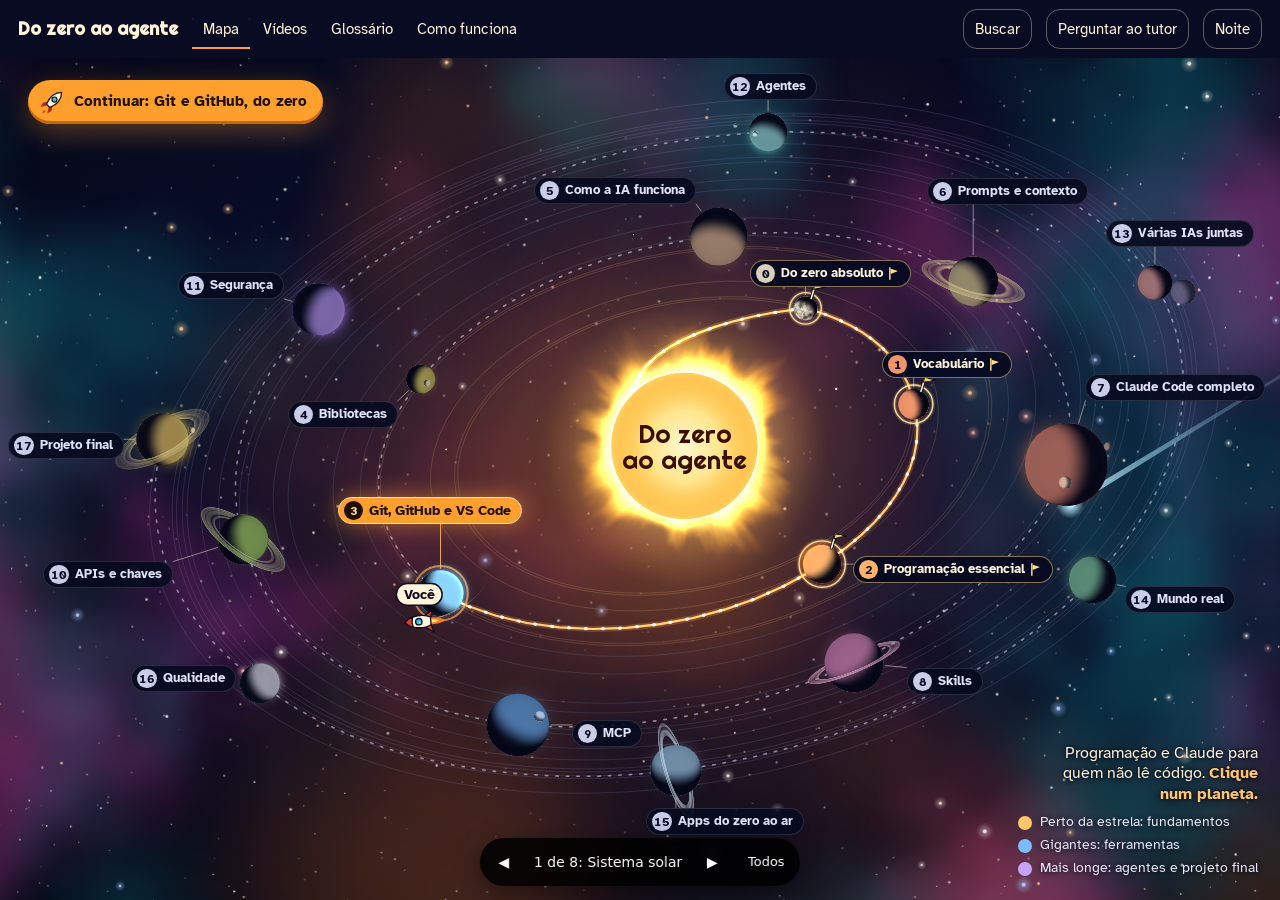
==== temas/1-sistema-solar.html @ 1b75525d "Vídeos com logos e fatos corrigidos, oito aparências e velocidade guardada Co-Authored-By: Claude Op" ====
<!doctype html>
<html lang="pt-BR">
<head>
<meta charset="utf-8">
<meta name="viewport" content="width=device-width, initial-scale=1, viewport-fit=cover">
<title>Do zero ao agente: sistema solar</title>
<meta name="theme-color" content="#050716">
<link rel="icon" href="data:,">
<link rel="preconnect" href="https://fonts.googleapis.com">
<link rel="preconnect" href="https://fonts.gstatic.com" crossorigin>
<link href="https://fonts.googleapis.com/css2?family=Atkinson+Hyperlegible:wght@400;700&family=Righteous&display=swap" rel="stylesheet">
<style>
:root {
  --k-topo-fundo:#080b22; --k-topo-texto:#fff3da; --k-acento:#ff9f2e; --k-acento-texto:#1f0f00;
  --k-painel-fundo:#0d1233; --k-painel-texto:#fff5e3; --k-linha:#ffffff26;
  --k-titulo:'Righteous','Trebuchet MS',system-ui,sans-serif; --k-texto:'Atkinson Hyperlegible','Trebuchet MS',system-ui,sans-serif; --k-raio:14px;
  --k-leitura-fundo:#fbf7ee; --k-leitura-texto:#1d1b33; --k-leitura-caixa:#f1e9d9;
  --k-leitura-fundo-noite:#0e1130; --k-leitura-texto-noite:#eff0fb; --k-leitura-caixa-noite:#1c2148;
  --espaco:#050716; --creme:#fff3da; --cor-foco:#ff9f2e;
}
html, body { margin:0; background:var(--espaco); color:var(--creme); font-family:var(--k-texto); -webkit-text-size-adjust:100%; }
button { font-family:inherit; }
.k-veu { background:linear-gradient(90deg, transparent 38%, #02041299); }
.k-painel { box-shadow:-30px 0 80px #000a; border-left:3px solid var(--cor-foco); }
.k-aulas { overscroll-behavior:contain; }
.k-aula :focus-visible { outline-color:#b3480a; }
html[data-leitura="noite"] .k-aula :focus-visible { outline-color:#ff9f2e; }
.k-termo { border-bottom-color:#c9590c; }
html[data-leitura="noite"] .k-termo { border-bottom-color:#ff9f2e; }

/* Céu: três camadas de estrelas, movidas por transform */
.ceu { position:fixed; inset:0; z-index:0; overflow:hidden; background:radial-gradient(120% 90% at 55% 45%, #0d1136, #050716 70%); }
.ceu canvas { position:absolute; left:0; top:0; will-change:transform; }

/* Modo sistema (PC) */
html.sistema, html.sistema body { height:100%; overflow:hidden; }
#palco { position:fixed; inset:0; z-index:1; width:100%; height:100%; pointer-events:none; }
#astros { position:fixed; inset:0; z-index:2; pointer-events:none; list-style:none; margin:0; padding:0; overflow:hidden; }
#astros li { display:contents; }
.alvo { position:absolute; left:0; top:0; padding:0; border:0; border-radius:50%; background:transparent; cursor:pointer; pointer-events:auto; }
.rotulo { position:absolute; left:0; top:0; display:flex; align-items:center; gap:7px; height:30px; padding:0 12px 0 5px; box-sizing:border-box; border-radius:15px; background:#070a20f0; border:1px solid #ffffff38; color:#fff3da; font:700 14px/1 var(--k-texto); white-space:nowrap; cursor:pointer; pointer-events:auto; user-select:none; opacity:0; transition:opacity .45s, background-color .18s, color .18s, box-shadow .18s; }
.rotulo::after { content:""; position:absolute; inset:-7px 0; }
.rotulo .num { display:grid; place-items:center; min-width:21px; height:21px; padding:0 2px; box-sizing:border-box; border-radius:11px; background:var(--cor); color:#080b22; font-size:12.5px; font-variant-numeric:tabular-nums; }
.rotulo svg { width:13px; height:13px; flex:none; margin-left:-2px; color:#ffe08a; }
.visivel .rotulo { opacity:1; }
.rotulo.futuro { color:#dfe2f6; background:#070a20e6; border-color:#ffffff22; }
.rotulo.futuro .num { background:#c9cde8; }
.rotulo.feito { border-color:#ffe08a80; }
.rotulo.atual { background:var(--k-acento); color:var(--k-acento-texto); border-color:#ffe0ad; font-size:15px; box-shadow:0 0 22px #ff9f2e88; }
.rotulo.atual .num { background:#1f0f00; color:#ffd9a0; }
.rotulo.quente { background:#fff3da; color:#14102c; border-color:#fff; box-shadow:0 0 26px #fff3da99; }
.rotulo.quente .num { background:#14102c; color:#fff3da; }
.rotulo.quente svg { color:#a8660a; }
html.compacto .rotulo { font-size:13px; height:27px; padding-right:10px; gap:6px; }
html.compacto .rotulo::after { inset:-9px 0; }
html.compacto .rotulo.atual { font-size:13.5px; }
html.compacto .rotulo .num { min-width:19px; height:19px; font-size:12px; }
html.compacto .chamada { width:auto; }
html.compacto .chamada p { position:fixed; right:22px; bottom:96px; width:230px; margin:0; font-size:16px; line-height:1.28; text-align:right; }
html.compacto .continuar { font-size:15px; min-height:44px; padding:4px 16px 4px 10px; }
.sumir .rotulo, .sumir .alvo { visibility:hidden; }

.titulo { position:fixed; left:0; top:0; z-index:3; margin:0; width:170px; text-align:center; color:#3a0f00; font:400 30px/1.02 var(--k-titulo); pointer-events:none; opacity:0; transition:opacity .4s; text-shadow:0 1px 0 #ffe9a866; }
.titulo.ver { opacity:1; }

.chamada { position:fixed; z-index:4; left:28px; top:calc(var(--k-topo-h) + 22px); width:328px; }
.chamada p { margin:0 0 13px; font-size:18.5px; line-height:1.32; text-shadow:0 1px 10px #050716, 0 0 3px #050716; }
.chamada p b { color:#ffc56b; font-weight:700; }
.continuar { display:inline-flex; align-items:center; gap:9px; min-height:48px; padding:6px 18px 6px 12px; border:0; border-radius:26px; background:var(--k-acento); color:var(--k-acento-texto); font:700 16px/1.18 var(--k-texto); text-align:left; white-space:nowrap; cursor:pointer; box-shadow:0 8px 28px #ff9f2e55, inset 0 -3px 0 #c8680e; transition:transform .15s, box-shadow .15s; }
.continuar:hover { transform:translateY(-2px); box-shadow:0 12px 34px #ff9f2e88, inset 0 -3px 0 #c8680e; }
.continuar svg { width:27px; height:27px; flex:none; }
.continuar:hover svg { animation:sacode .5s ease-in-out infinite; }
@keyframes sacode { 50% { transform:translateY(-2px) rotate(4deg); } }
.chave { position:fixed; z-index:4; right:22px; bottom:20px; margin:0; padding:0; list-style:none; font-size:14px; line-height:1.2; color:#e9e7f7; text-shadow:0 1px 6px #050716; }
.chave li { display:flex; align-items:center; gap:8px; min-height:23px; }
.chave i { display:block; width:14px; height:14px; flex:none; border-radius:50%; }

/* Modo viagem (celular) */
.viagem { position:relative; z-index:1; padding-top:var(--k-topo-h); padding-bottom:104px; overflow:hidden; overflow:clip; }
html.foco { overflow:hidden; }
html.foco .viagem { padding-bottom:80vh; }
.heroi { position:relative; text-align:center; padding:0 18px; }
.heroi canvas { pointer-events:none; }
.heroi .titulo { position:absolute; left:50%; top:0; opacity:1; transition:none; }
.heroi .continuar { margin-bottom:6px; white-space:normal; max-width:100%; box-sizing:border-box; }
html.foco .parada:not(.mira) canvas { opacity:.22; }
html.em-voo .chamada, html.em-voo .chave { opacity:0; pointer-events:none; }
.chamada, .chave { transition:opacity .3s; }
.heroi p { margin:0 auto 14px; max-width:340px; font-size:19px; line-height:1.32; text-shadow:0 1px 10px #050716; position:relative; }
.heroi p b { color:#ffc56b; }
.heroi .continuar { position:relative; font-size:16.5px; }
.trilha { position:absolute; left:0; top:0; pointer-events:none; }
.faixa { position:absolute; left:0; right:0; margin:0; text-align:center; color:#ffc56b; font:400 21px/1.2 var(--k-titulo); text-shadow:0 0 12px #050716, 0 1px 3px #050716; }
.paradas { list-style:none; margin:0; padding:0; }
.parada { position:absolute; left:0; width:100%; }
.parada canvas { position:absolute; pointer-events:none; transition:transform .7s cubic-bezier(.3,.8,.25,1), opacity .4s; }
.parada button { position:absolute; inset:0; width:100%; padding:0; border:0; background:transparent; color:var(--creme); cursor:pointer; -webkit-tap-highlight-color:transparent; }
.parada button:focus-visible { outline-offset:-4px; border-radius:18px; }
.parada .nome { position:absolute; top:50%; transform:translateY(-50%); display:block; text-align:left; transition:opacity .3s; }
.parada.dir .nome { text-align:right; }
.parada .nome b { display:block; font:400 clamp(20px,5.9vw,30px)/1.1 var(--k-titulo); text-shadow:0 2px 8px #050716, 0 0 3px #050716; }
.parada .nome small { display:block; margin-bottom:5px; font-size:14.5px; line-height:1.2; color:#d6d9f2; text-shadow:0 1px 6px #050716; }
.parada .selo { display:inline-block; margin-top:7px; padding:4px 10px; border-radius:13px; white-space:nowrap; font-size:14px; font-weight:700; line-height:1.15; }
.selo.feito { background:#ffe08a; color:#2b1a00; }
.selo.atual { background:var(--k-acento); color:var(--k-acento-texto); box-shadow:0 0 18px #ff9f2e88; }
.parada.futuro .nome b { color:#e6e7f6; }
html.foco .parada .nome { opacity:0; }
.parada.mira { z-index:3; }
.parada.mira canvas { transform:scale(var(--esc,1.2)); }

@media (max-width:980px) {
  .k-veu { background:linear-gradient(180deg, transparent 26%, #02041299); }
  .k-painel { height:69%; border-left:0; border-top:3px solid var(--cor-foco); box-shadow:0 -30px 80px #000a; }
}
@media (prefers-reduced-motion: reduce) {
  .rotulo, .titulo, .parada canvas, .parada .nome, .continuar { transition:none; }
  .continuar:hover svg { animation:none; }
  .continuar:hover { transform:none; }
}
</style>
</head>
<body>
<main id="mapa"></main>
<script src="dados.js"></script><script src="kit.js"></script>
<script>
Kit.iniciar({ id: '1-sistema-solar' });
(function () {
'use strict';
const calmo = matchMedia('(prefers-reduced-motion: reduce)').matches;
const mapa = document.getElementById('mapa');
const TAU = Math.PI * 2, rad = g => g * Math.PI / 180;
const lim = (v, a = 0, b = 1) => v < a ? a : v > b ? b : v;
const suave = (a, b, v) => { const t = lim((v - a) / (b - a)); return t * t * (3 - 2 * t); };
const NOMES = window.CURSO;
/* Ruído e cores */
function semente(s) { return () => { s |= 0; s = s + 0x6D2B79F5 | 0; let t = Math.imul(s ^ s >>> 15, 1 | s); t = t + Math.imul(t ^ t >>> 7, 61 | t) ^ t; return ((t ^ t >>> 14) >>> 0) / 4294967296; }; }
const PERM = new Uint8Array(512), VAL = new Float32Array(256);
{ const r = semente(1977), p = Array.from({ length: 256 }, (_, i) => i);
  for (let i = 255; i > 0; i--) { const j = r() * (i + 1) | 0, x = p[i]; p[i] = p[j]; p[j] = x; }
  for (let i = 0; i < 512; i++) PERM[i] = p[i & 255];
  for (let i = 0; i < 256; i++) VAL[i] = r(); }
function vn(x, y, z) {
  const xi = Math.floor(x), yi = Math.floor(y), zi = Math.floor(z);
  const f = x - xi, g = y - yi, h = z - zi, u = f * f * (3 - 2 * f), v = g * g * (3 - 2 * g), w = h * h * (3 - 2 * h);
  const X = xi & 255, Y = yi & 255, Z = zi & 255, A = PERM[X] + Y, B = PERM[X + 1] + Y;
  const a = PERM[A] + Z, b = PERM[A + 1] + Z, c = PERM[B] + Z, d = PERM[B + 1] + Z;
  const l1 = VAL[PERM[a]] + u * (VAL[PERM[c]] - VAL[PERM[a]]), l2 = VAL[PERM[b]] + u * (VAL[PERM[d]] - VAL[PERM[b]]);
  const l3 = VAL[PERM[a + 1]] + u * (VAL[PERM[c + 1]] - VAL[PERM[a + 1]]), l4 = VAL[PERM[b + 1]] + u * (VAL[PERM[d + 1]] - VAL[PERM[b + 1]]);
  const m1 = l1 + v * (l2 - l1), m2 = l3 + v * (l4 - l3);
  return m1 + w * (m2 - m1);
}
let oitavaExtra = 0;
function fbm(x, y, z, o) { let s = 0, a = .5, t = 0; o += oitavaExtra; for (let i = 0; i < o; i++) { s += a * vn(x, y, z); t += a; a *= .5; x = x * 2.03 + 11; y = y * 2.03 + 7; z = z * 2.03 + 3; } return s / t; }
const hex = h => [parseInt(h.slice(1, 3), 16), parseInt(h.slice(3, 5), 16), parseInt(h.slice(5, 7), 16)];
function rampa(cores) { // 256 cores interpoladas, para consulta rápida
  const c = cores.map(hex), n = c.length - 1, o = new Float32Array(768);
  for (let i = 0; i < 256; i++) { const t = i / 255 * n, k = Math.min(n - 1, t | 0), f = t - k; for (let j = 0; j < 3; j++) o[i * 3 + j] = c[k][j] + (c[k + 1][j] - c[k][j]) * f; }
  return o;
}
const lerRampa = (r, t, s) => { const i = lim(t) * 255 | 0; s[0] = r[i * 3]; s[1] = r[i * 3 + 1]; s[2] = r[i * 3 + 2]; };
const misturar = (s, c, a) => { s[0] += (c[0] - s[0]) * a; s[1] += (c[1] - s[1]) * a; s[2] += (c[2] - s[2]) * a; };

/* Superfícies: cada função recebe um ponto da esfera e devolve a cor em s */
function fCrateras(qtd, sem, rmin, rmax) {
  const r = semente(sem), l = [];
  for (let i = 0; i < qtd; i++) { const z = r() * 2 - 1, a = r() * TAU, q = Math.sqrt(1 - z * z); l.push([q * Math.cos(a), z, q * Math.sin(a), rmin + (rmax - rmin) * r() * r()]); }
  return (x, y, z) => { let v = 0; for (let i = 0; i < l.length; i++) { const c = l[i], dx = x - c[0], dy = y - c[1], dz = z - c[2]; const d2 = dx * dx + dy * dy + dz * dz, r2 = c[3] * c[3] * 1.7; if (d2 < r2) { const d = Math.sqrt(d2) / c[3]; v += d < 1 ? -.3 * (1 - d * d) - .05 : .24 * (1 - (d - 1) / .3); } } return v; };
}
function rocha(cores, o) {
  const r = rampa(cores), cr = o.cr ? fCrateras(o.cr, o.sem, o.rm || .07, o.rx || .3) : null, gelo = o.polar ? hex(o.polarCor || '#f4f2ee') : null, e = o.e || 2.6;
  return (x, y, z, s) => {
    let t = (fbm(x * e + 3, y * e + 3, z * e + 3, 4) - .3) * 2.5 + (fbm(x * 9, y * 9, z * 9, 2) - .5) * .35;
    if (cr) t += cr(x, y, z);
    lerRampa(r, t, s);
    if (gelo) { const a = suave(o.polar, o.polar + .1, Math.abs(y) + (vn(x * 7, y * 7, z * 7) - .5) * .12); if (a > 0) misturar(s, gelo, a); }
  };
}
function lava(cores, brasa) {
  const r = rampa(cores), b = rampa(brasa);
  return (x, y, z, s) => {
    const n = fbm(x * 2.4 + 5, y * 2.4, z * 2.4, 4), q = 1 - Math.abs(fbm(x * 3 + 1, y * 3 + 8, z * 3 + 4, 4) * 2 - 1);
    lerRampa(r, (n - .3) * 2.2, s);
    const f = suave(.8, .97, q);
    if (f > 0) { const c = [0, 0, 0]; lerRampa(b, f, c); misturar(s, c, Math.min(1, f * 1.5)); }
  };
}
function terra(o) {
  const mar = rampa(o.mar), solo = rampa(o.solo), nuv = hex(o.nuvem || '#ffffff'), pol = hex('#f1f6fa'), nv = o.nivel || .5, nn = o.nuvens == null ? .53 : o.nuvens, e = o.e || 2.1;
  return (x, y, z, s) => {
    const h = fbm(x * e + 2, y * e + 9, z * e + 4, 5);
    lerRampa(mar, Math.min(1, h / nv), s);
    const cost = suave(nv - .006, nv + .006, h);
    if (cost > 0) { const q = [0, 0, 0]; lerRampa(solo, Math.max(0, h - nv) / (1 - nv) * 2.15, q); misturar(s, q, cost); }
    const p = suave(.76, .86, Math.abs(y) + (h - .5) * .35); if (p > 0) misturar(s, pol, p);
    const q = fbm(x * 3 + 20 + y, y * 6.5, z * 3 + 20 - y, 4), c = suave(nn, nn + .16, q);
    if (c > 0) misturar(s, nuv, c * .92);
  };
}
function gas(cores, o) {
  const r = rampa(cores), mc = o.mancha ? hex(o.mancha[3]) : null, faixas = o.faixas || 4, tb = o.turb || .22;
  return (x, y, z, s) => {
    const w = y + (fbm(x * 2.2 + 4, y * 5 + 4, z * 2.2 + 4, 4) - .5) * tb;
    let t = .5 + .34 * Math.sin(w * faixas * Math.PI) + .16 * Math.sin(w * faixas * 2.7 * Math.PI + 1.3);
    t += (fbm(x * 3 + 7, y * 26, z * 3 + 7, 3) - .5) * (o.fios || .38);
    lerRampa(r, t, s);
    if (mc) {
      const m = o.mancha, lon = Math.atan2(x, z), dl = Math.atan2(Math.sin(lon - m[0]), Math.cos(lon - m[0])), d = Math.hypot(dl / m[2], (y - m[1]) / (m[2] * .62));
      if (d < 1.5) {
        const g = .5 + .5 * Math.sin(d * 11 + Math.atan2(y - m[1], dl) * 2);
        misturar(s, mc, (1 - suave(.7, 1.05, d)) * .92 + (1 - suave(1, 1.5, d)) * g * .12);
      }
    }
  };
}
function gelo(cores, o = {}) {
  const r = rampa(cores), fenda = hex(o.fenda || '#5d86a8');
  return (x, y, z, s) => {
    const n = fbm(x * 2.2 + 8, y * 3 + 1, z * 2.2 + 3, 4), q = 1 - Math.abs(fbm(x * 4.2 + 2, y * 4.2 + 6, z * 4.2 + 1, 3) * 2 - 1);
    lerRampa(r, (n - .28) * 2.3 + (o.lat || 0) * Math.abs(y), s);
    const f = suave(.9, .985, q); if (f > 0) misturar(s, fenda, f * (o.forca || .75));
  };
}

/* Os 18 planetas. r: raio no PC. rm: raio no celular. i: inclinação do eixo. g: segundos por volta. */
const PLANETAS = [
  { cor: '#d9cfbd', r: 15, rm: 66, g: 46, i: -.2, f: rocha(['#3f3a35', '#6f675d', '#a39887', '#d6ccb9', '#efe7d6'], { cr: 26, sem: 11, rx: .26 }) },
  { cor: '#f0946a', r: 17, rm: 70, g: 38, i: .35, f: rocha(['#4d1d12', '#8d3a1d', '#c75c2c', '#e8894f', '#f4b98a'], { cr: 9, sem: 5, polar: .8, e: 2.1 }) },
  { cor: '#ffb36b', r: 19, rm: 74, g: 34, i: -.1, atm: ['#ff6a1f', .85], f: lava(['#1b0d0d', '#33161a', '#4b2422', '#5d3029'], ['#ff5a0d', '#ffa51f', '#fff0a0']) },
  { cor: '#8fd6ff', r: 24, rm: 84, g: 30, i: .41, atm: ['#6fc3ff', .9], f: terra({ mar: ['#071f55', '#0d4b92', '#1b7cc2'], solo: ['#3c8a3f', '#6da341', '#b39a5b', '#8f7a5d', '#f4f2ea'], nivel: .52 }) },
  { cor: '#f0dc62', r: 18, rm: 70, g: 41, i: -.3, luas: [{ r: .24, d: 1.8, g: 13, cor: '#bfb7a6', f: .22 }], f: rocha(['#5a4210', '#a07c15', '#d8b02a', '#f1d95c', '#f9f0b0'], { cr: 16, sem: 21, rm: .05, rx: .17, e: 3.1 }) },
  { cor: '#f4c79a', r: 38, rm: 100, g: 24, i: .05, f: gas(['#7d4426', '#b9743f', '#e3b27c', '#f3deb8', '#c98450', '#8e5230'], { faixas: 4.5, turb: .3, mancha: [.7, -.38, .3, '#c0401c'] }) },
  { cor: '#f1dc9c', r: 30, rm: 54, g: 26, i: .28, anel: { a: 1.32, b: 2.2, cor: '#ecd8a0', achat: .3, sem: 3 }, f: gas(['#a7843f', '#d6b56a', '#efdc9f', '#f7eecb', '#c7a356'], { faixas: 5, turb: .14, fios: .2 }) },
  { cor: '#ff9a7a', r: 44, rm: 88, g: 22, i: -.14, atm: ['#ff8a5c', .7], luas: [{ r: .15, d: 1.52, g: 11, cor: '#f6dcc4', f: .28 }, { r: .1, d: 1.8, g: 19, cor: '#c8a690', f: -.2 }], f: gas(['#7c2c17', '#c4532d', '#e8784b', '#f7a77c', '#d9633a', '#9b3a1f'], { faixas: 3.6, turb: .4, mancha: [-.6, .32, .24, '#ffe0c0'] }) },
  { cor: '#ff9ccf', r: 29, rm: 64, g: 27, i: -.4, anel: { a: 1.3, b: 1.72, cor: '#ffc5e4', achat: .2, sem: 9 }, f: gas(['#6a1a56', '#a42a7c', '#e04d9c', '#f78cbf', '#fbcbe0'], { faixas: 6, turb: .24 }) },
  { cor: '#79bdff', r: 31, rm: 84, g: 25, i: .18, luas: [{ r: .17, d: 1.72, g: 15, cor: '#dfe9ff', f: -.25 }], f: gas(['#0d1f7a', '#1a3db8', '#2f6fe0', '#62a7f7', '#cfe6ff'], { faixas: 2.6, turb: .55, fios: .55, mancha: [1.8, .3, .16, '#f4f9ff'] }) },
  { cor: '#b6e36b', r: 28, rm: 60, g: 28, i: .62, anel: { a: 1.35, b: 2.05, cor: '#d9f3a6', achat: .34, sem: 14 }, f: gas(['#2d5a1e', '#4f8c28', '#86bb3c', '#bfe06a', '#ecf7b8'], { faixas: 7, turb: .18 }) },
  { cor: '#c4a4ff', r: 33, rm: 94, g: 26, i: -.22, atm: ['#a678ff', 1.25], f: gas(['#1f0f57', '#3a1f8e', '#5f3fc4', '#8d6ee6', '#d2c1ff'], { faixas: 3.2, turb: .36, fios: .3 }) },
  { cor: '#a5f2ee', r: 25, rm: 76, g: 31, i: .3, atm: ['#68f5d8', 1.05], luas: [{ r: .14, d: 1.55, g: 9, cor: '#e8fffb', f: .2 }, { r: .11, d: 1.85, g: 14, cor: '#bfeee6', f: -.3, fase: 2.2 }, { r: .09, d: 2.1, g: 21, cor: '#9ad8d0', f: .1, fase: 4.1 }], f: gelo(['#1d5e72', '#3fa3ac', '#8ae0dc', '#def9f4'], { fenda: '#16505f' }) },
  { cor: '#ffb2a8', r: 20, rm: 54, g: 33, i: .12, par: { r: .72, d: 2.3, g: 24, f: .22 }, f: rocha(['#3c1730', '#7e2b48', '#c4525b', '#ef8d7c', '#fbd0b5'], { cr: 7, sem: 31, e: 2.3 }) },
  { cor: '#8ee0b0', r: 24, rm: 84, g: 30, i: -.35, atm: ['#b6ffd6', .55], f: terra({ mar: ['#093a44', '#0f6463', '#1e9389'], solo: ['#2a6e3f', '#5e8e3a', '#9f8d4c', '#6d5a48', '#e7e3d6'], nivel: .46, nuvens: .57, e: 2.7 }) },
  { cor: '#b5e4ff', r: 25, rm: 62, g: 29, i: 1.28, anel: { a: 1.4, b: 1.95, cor: '#d6efff', achat: .24, sem: 18 }, f: gas(['#6ba7c4', '#93cbdd', '#c1e6ee', '#ecf9fa'], { faixas: 2, turb: .1, fios: .1 }) },
  { cor: '#f4f3ff', r: 21, rm: 74, g: 36, i: .2, atm: ['#ffffff', .95], f: gelo(['#8a8cc0', '#c0c3e6', '#ebecfa', '#ffffff'], { fenda: '#7d7fc0', forca: .55, lat: .22 }) },
  { cor: '#ffd76b', r: 31, rm: 58, g: 25, i: -.5, atm: ['#ffc53d', 1.4], anel: { a: 1.36, b: 2.05, cor: '#ffe9a6', achat: .36, sem: 25 }, luas: [{ r: .12, d: 2.34, g: 17, cor: '#fff3c4', f: .12 }], f: gas(['#8a4f0a', '#d08a18', '#f5bd33', '#ffdf75', '#fff5c4'], { faixas: 3, turb: .34, fios: .26 }) }
];
PLANETAS.forEach((p, n) => { p.n = n; p.nome = NOMES[n].t; p.est = Kit.estado(n); });
const COMPANHEIRO = { n: 'par', g: 40, i: .1, f: gelo(['#2c1f5c', '#5a4c9e', '#a79ad6', '#ece8ff'], { fenda: '#231a50' }) };
PLANETAS[13].par.p = COMPANHEIRO;
const ESTRELA = { n: 'sol', g: 70, i: .12, f: (x, y, z, s) => { const q = fbm(x * 3.2, y * 3.2 + 40, z * 3.2, 4), g = fbm(x * 11, y * 11, z * 11, 2); const t = lim((q - .3) * 1.5 + (g - .5) * .4); s[0] = 255; s[1] = 150 + 90 * t; s[2] = 30 + 90 * t; } };
const CORPOS = PLANETAS.concat(COMPANHEIRO, ESTRELA);
/* Texturas geradas aos poucos, para nunca travar a tela */
const fila = [], cSaida = [0, 0, 0];
function pedirTextura(p, tw, urgente) {
  if ((p.pedido || 0) >= tw) return;
  p.pedido = tw;
  const th = tw / 2, t = { p, tw, th, y: 0, d: new Uint32Array(tw * th) };
  if (urgente) fila.unshift(t); else fila.push(t);
}
function processarFila(ms) {
  const fim = performance.now() + ms;
  while (fila.length && performance.now() < fim) {
    const t = fila[0]; oitavaExtra = t.tw >= 1024 ? 2 : t.tw >= 512 ? 1 : 0;
    const lat = ((t.y + .5) / t.th - .5) * Math.PI, sl = Math.sin(lat), cl = Math.cos(lat), o = t.y * t.tw;
    for (let x = 0; x < t.tw; x++) {
      const lon = (x + .5) / t.tw * TAU - Math.PI;
      t.p.f(cl * Math.sin(lon), sl, cl * Math.cos(lon), cSaida);
      t.d[o + x] = 0xff000000 | (lim(cSaida[2], 0, 255) << 16) | (lim(cSaida[1], 0, 255) << 8) | lim(cSaida[0], 0, 255);
    }
    oitavaExtra = 0;
    if (++t.y >= t.th) { t.p[t.tw >= 1024 ? 'texHi' : 'tex'] = { d: t.d, tw: t.tw }; t.p.ultimo = -1; fila.shift(); }
  }
}

/* Esfera de verdade: cada pixel do disco aponta para um ponto da textura */
const CACHE_ESF = new Map();
function esfera(D, tw) {
  const k = D + '_' + tw;
  if (CACHE_ESF.has(k)) return CACHE_ESF.get(k);
  const R = D / 2, th = tw / 2, max = D * D, idx = new Int32Array(max), ro = new Int32Array(max), lu = new Uint16Array(max), al = new Uint8Array(max);
  let n = 0;
  const m = tw - 1;
  for (let y = 0; y < D; y++) for (let x = 0; x < D; x++) {
    const nx = (x + .5 - R) / R, ny = (y + .5 - R) / R, q = Math.hypot(nx, ny);
    const a = lim((1 - q) * R + .5);
    if (a <= 0) continue;
    const nz = Math.sqrt(Math.max(0, 1 - q * q)), lon = Math.atan2(nx, nz), lat = Math.asin(lim(ny, -1, 1));
    idx[n] = y * D + x;
    ro[n] = Math.min(th - 1, (lat / Math.PI + .5) * th | 0) * tw;
    lu[n] = ((lon / TAU + .5) * tw | 0) & m;
    al[n] = a * 255;
    n++;
  }
  const L = { n, idx: idx.slice(0, n), ro: ro.slice(0, n), lu: lu.slice(0, n), al: al.slice(0, n) };
  CACHE_ESF.set(k, L);
  return L;
}
function pintarSprite(p, D, agora, hi) {
  const T = hi && p.texHi ? p.texHi : p.tex;
  if (!T) return false;
  if (!p.spr || p.spr.D !== D || p.spr.tw !== T.tw) {
    const cv = document.createElement('canvas'); cv.width = cv.height = D;
    const cx = cv.getContext('2d', { willReadFrequently: true }), img = cx.createImageData(D, D);
    p.spr = { cv, cx, img, px: new Uint32Array(img.data.buffer), D, tw: T.tw, L: esfera(D, T.tw) };
    p.ultimo = -1;
  }
  const S = p.spr, m = T.tw - 1, off = (agora / p.g * T.tw) & m;
  if (off === p.ultimo) return false;
  p.ultimo = off;
  const { n, idx, ro, lu, al } = S.L, d = T.d, px = S.px;
  for (let i = 0; i < n; i++) {
    const c = d[ro[i] + ((lu[i] + m + 1 - off) & m)];
    px[idx[i]] = al[i] === 255 ? c : (c & 0xffffff) | (al[i] << 24);
  }
  S.cx.putImageData(S.img, 0, 0);
  return true;
}

/* Luz e atmosfera: desenhadas uma vez e giradas para encarar a estrela */
function criarSombra(T) {
  const cv = document.createElement('canvas'); cv.width = cv.height = T;
  const cx = cv.getContext('2d'), im = cx.createImageData(T, T), R = T / 2, Ln = Math.hypot(.8, .55);
  for (let y = 0; y < T; y++) for (let x = 0; x < T; x++) {
    const nx = (x + .5 - R) / R, ny = (y + .5 - R) / R, q = Math.hypot(nx, ny), ab = lim((1 - q) * R + .5);
    if (ab <= 0) continue;
    const nz = Math.sqrt(Math.max(0, 1 - q * q)), d = (nx * .8 + nz * .55) / Ln;
    const sombra = (1 - suave(-.12, .62, d)) * .94 + Math.pow(q, 5) * .2;
    const i = (y * T + x) * 4;
    im.data[i] = 3; im.data[i + 1] = 4; im.data[i + 2] = 16;
    im.data[i + 3] = lim(sombra) * ab * 255;
  }
  cx.putImageData(im, 0, 0);
  return cv;
}
const SOMBRA = criarSombra(220);
function criarHalo(cor, forca) {
  const T = 180, cv = document.createElement('canvas'); cv.width = cv.height = T;
  const cx = cv.getContext('2d'), im = cx.createImageData(T, T), R = T / 2, c = hex(cor), E = 1.6;
  for (let y = 0; y < T; y++) for (let x = 0; x < T; x++) {
    const dx = (x + .5 - R) / R * E, dy = (y + .5 - R) / R * E, q = Math.hypot(dx, dy);
    if (q > E) continue;
    let a = q < 1 ? Math.pow(q, 8) * .78 : Math.pow(1 - (q - 1) / (E - 1), 2.7) * .72;
    a *= .22 + .78 * Math.pow(Math.max(0, dx / (q || 1)) , .9);
    const i = (y * T + x) * 4;
    im.data[i] = c[0]; im.data[i + 1] = c[1]; im.data[i + 2] = c[2];
    im.data[i + 3] = lim(a * forca) * 255;
  }
  cx.putImageData(im, 0, 0);
  return cv;
}
function criarAnel(a) {
  const W = 440, H = Math.max(40, Math.round(W * a.achat)), cv = document.createElement('canvas'); cv.width = W; cv.height = H;
  const cx = cv.getContext('2d'), c = hex(a.cor), i0 = a.a / a.b, s = a.sem * 13.7;
  cx.translate(W / 2, H / 2); cx.lineWidth = 1.4;
  for (let q = i0; q <= 1; q += .0055) {
    const t = (q - i0) / (1 - i0), n = fbm(q * 15 + s, 3.1, s, 3), borda = suave(0, .05, t) * (1 - suave(.93, 1, t));
    const fenda = 1 - .92 * (1 - suave(.0, .022, Math.abs(t - .68)));
    const al = lim((n - .22) * 1.7) * borda * fenda * .85;
    const v = .75 + .25 * n;
    cx.strokeStyle = `rgba(${c[0] * v | 0},${c[1] * v | 0},${c[2] * v | 0},${al})`;
    cx.beginPath(); cx.ellipse(0, 0, q * W / 2 - 1, q * H / 2 - .5, 0, 0, TAU); cx.stroke();
  }
  return cv;
}
/* No celular as luas ficam mais perto, para sobrar lugar para o nome ao lado */
PLANETAS.forEach(p => { (p.luas || []).forEach((l, i) => { l.d0 = l.d; l.dm = 1.2 + i * .13; }); if (p.par) { p.par.d0 = p.par.d; p.par.r0 = p.par.r; } });
function ajustarLuas(celular) {
  PLANETAS.forEach(p => {
    (p.luas || []).forEach(l => { l.d = celular ? l.dm : l.d0; });
    if (p.par) { p.par.d = celular ? 1.5 : p.par.d0; p.par.r = celular ? .55 : p.par.r0; }
  });
}
PLANETAS.forEach(p => {
  p.halo = criarHalo(p.atm ? p.atm[0] : p.cor, p.atm ? p.atm[1] : .3);
  if (p.anel) p.anel.cv = criarAnel(p.anel);
  p.fora = Math.max(1, p.anel ? p.anel.b : 1, p.par ? p.par.d + p.par.r : 1, ...(p.luas || []).map(l => l.d + l.r));
});

/* Desenho de um planeta completo */
function superficie(c, p, x, y, r, ang, halo) {
  c.save(); c.translate(x, y);
  if (p.spr) { c.rotate(p.i || 0); c.drawImage(p.spr.cv, -r, -r, 2 * r, 2 * r); c.rotate(-(p.i || 0)); }
  else { c.fillStyle = p.cor || '#776f8c'; c.beginPath(); c.arc(0, 0, r, 0, TAU); c.fill(); }
  c.rotate(ang); c.drawImage(SOMBRA, -r, -r, 2 * r, 2 * r);
  if (halo && p.halo) { const a = c.globalAlpha, h = r * 1.6; c.globalAlpha = a * halo; c.globalCompositeOperation = 'lighter'; c.drawImage(p.halo, -h, -h, 2 * h, 2 * h); c.globalCompositeOperation = 'source-over'; c.globalAlpha = a; }
  c.restore();
}
function pintaLua(c, p, l, x, y, r, ang, t, frente) {
  const fi = (l.fase || 0) + t / l.g * TAU, sn = Math.sin(fi);
  if ((sn >= 0) !== frente) return;
  const ex = Math.cos(fi) * l.d * r, ey = sn * l.d * r * l.f, ci = Math.cos(p.i), si = Math.sin(p.i);
  const lx = x + ex * ci - ey * si, ly = y + ex * si + ey * ci, lr = l.r * r;
  if (l.p) superficie(c, l.p, lx, ly, lr, ang, 0);
  else {
    c.fillStyle = l.cor; c.beginPath(); c.arc(lx, ly, lr, 0, TAU); c.fill();
    c.save(); c.translate(lx, ly); c.rotate(ang); c.drawImage(SOMBRA, -lr, -lr, 2 * lr, 2 * lr); c.restore();
  }
}
function metadeAnel(c, p, x, y, r, atras) {
  const a = p.anel, cv = a.cv, Ro = a.b * r, Hh = cv.height / 2, Rv = Ro * a.achat;
  c.save(); c.translate(x, y); c.rotate(p.i);
  if (atras) c.drawImage(cv, 0, 0, cv.width, Hh, -Ro, -Rv, 2 * Ro, Rv);
  else c.drawImage(cv, 0, Hh, cv.width, Hh, -Ro, 0, 2 * Ro, Rv);
  c.restore();
}
function pintaBandeira(c, x, y, r, t, z) {
  const b = -1.05, bx = x + Math.cos(b) * r * .97, by = y + Math.sin(b) * r * .97, L = Math.max(14 / z, r * .6), w = Math.max(1.6 / z, r * .05), tx = bx + L * .3, ty = by - L, onda = calmo ? 0 : Math.sin(t * 4 + x) * L * .07;
  c.lineCap = 'round'; c.lineWidth = w + 1.6 / z; c.strokeStyle = '#050716'; c.beginPath(); c.moveTo(bx, by); c.lineTo(tx, ty); c.stroke();
  c.lineWidth = w; c.strokeStyle = '#fff3da'; c.beginPath(); c.moveTo(bx, by); c.lineTo(tx, ty); c.stroke();
  const f = L * .72;
  c.fillStyle = '#ffd24d'; c.strokeStyle = '#050716'; c.lineWidth = Math.max(1 / z, w * .6);
  c.beginPath(); c.moveTo(tx, ty); c.quadraticCurveTo(tx + f * .5, ty + f * .08 + onda, tx + f, ty + f * .24); c.quadraticCurveTo(tx + f * .5, ty + f * .36 + onda, tx - (tx - bx) * .34, ty + f * .48); c.closePath(); c.fill(); c.stroke();
}
function pintaAnelLuz(c, x, y, R, z) {
  c.strokeStyle = 'rgba(255,214,110,.22)'; c.lineWidth = Math.max(4 / z, R * .09); c.beginPath(); c.arc(x, y, R, 0, TAU); c.stroke();
  c.strokeStyle = 'rgba(255,233,170,.92)'; c.lineWidth = Math.max(1.4 / z, R * .022); c.beginPath(); c.arc(x, y, R, 0, TAU); c.stroke();
}
function pintaNave(c, x, y, L, dir, t) {
  c.save(); c.translate(x, y); c.rotate(dir); c.scale(L / 30, L / 30);
  c.lineJoin = 'round'; c.lineWidth = 1.5; c.strokeStyle = '#120a22';
  const chama = 9 + (calmo ? 3 : Math.sin(t * 31) * 2 + Math.sin(t * 47) * 2 + 3);
  c.fillStyle = '#ff7a1f'; c.beginPath(); c.moveTo(-12, -4); c.quadraticCurveTo(-16 - chama * .5, -4, -13 - chama * 1.15, 0); c.quadraticCurveTo(-16 - chama * .5, 4, -12, 4); c.fill();
  c.fillStyle = '#ffe873'; c.beginPath(); c.moveTo(-12, -2.2); c.quadraticCurveTo(-14 - chama * .3, -2, -12 - chama * .7, 0); c.quadraticCurveTo(-14 - chama * .3, 2, -12, 2.2); c.fill();
  c.fillStyle = '#e23b24';
  c.beginPath(); c.moveTo(-5, -5.6); c.lineTo(-16, -12.5); c.lineTo(-13, -4.4); c.closePath(); c.fill(); c.stroke();
  c.beginPath(); c.moveTo(-5, 5.6); c.lineTo(-16, 12.5); c.lineTo(-13, 4.4); c.closePath(); c.fill(); c.stroke();
  c.fillStyle = '#fff6e2'; c.beginPath(); c.moveTo(16, 0); c.bezierCurveTo(9, -8, -6, -8.4, -13, -4.4); c.lineTo(-13, 4.4); c.bezierCurveTo(-6, 8.4, 9, 8, 16, 0); c.closePath(); c.fill(); c.stroke();
  c.fillStyle = '#e23b24'; c.beginPath(); c.moveTo(16, 0); c.bezierCurveTo(13.2, -3.2, 10.4, -4.9, 7.2, -5.9); c.quadraticCurveTo(9, 0, 7.2, 5.9); c.bezierCurveTo(10.4, 4.9, 13.2, 3.2, 16, 0); c.closePath(); c.fill(); c.stroke();
  c.fillStyle = '#2fc3e8'; c.beginPath(); c.arc(.5, 0, 3.6, 0, TAU); c.fill(); c.stroke();
  c.fillStyle = '#d8f8ff'; c.beginPath(); c.arc(-.5, -1.1, 1, 0, TAU); c.fill();
  c.restore();
}
/* Órbita da nave em torno do planeta atual */
let naveK = 1.02;
function estadoNave(x, y, r, L, t) {
  const rx = r + L * naveK, ry = rx * .44, tilt = -.42, fi = calmo ? .55 : t * TAU / 8, ci = Math.cos(tilt), si = Math.sin(tilt);
  const pos = q => { const ex = Math.cos(q) * rx, ey = Math.sin(q) * ry; return [x + ex * ci - ey * si, y + ex * si + ey * ci]; };
  const [nx, ny] = pos(fi), [ax, ay] = pos(fi + .05);
  return { nx, ny, dir: Math.atan2(ay - ny, ax - nx), frente: Math.sin(fi) >= 0, fi, pos };
}
function pintaRastro(c, n, r, alfa) {
  c.lineCap = 'round';
  for (let i = 0; i < 16; i++) {
    const a = n.fi - .1 - i * .11, b = a - .11, [x1, y1] = n.pos(a), [x2, y2] = n.pos(b);
    if (Math.sin(a) < 0 && Math.hypot(x1 - n.cx, y1 - n.cy) < r) continue;
    c.strokeStyle = `rgba(255,190,110,${alfa * (1 - i / 16) * .85})`; c.lineWidth = Math.max(1, r * .05) * (1 - i / 22);
    c.beginPath(); c.moveTo(x1, y1); c.lineTo(x2, y2); c.stroke();
  }
}
function pintaEtiquetaVoce(c, n, L, px, z) {
  c.font = `700 ${px}px 'Atkinson Hyperlegible','Trebuchet MS',sans-serif`;
  const w = c.measureText('Você').width + px * 1.1, h = px * 1.6, x = n.nx - w / 2, y = n.ny - L * .62 - h;
  c.fillStyle = '#fff3da'; c.strokeStyle = '#120a22'; c.lineWidth = 1.5 / z;
  c.beginPath(); c.roundRect(x, y, w, h, h / 2); c.fill(); c.stroke();
  c.fillStyle = '#120a22'; c.textAlign = 'center'; c.textBaseline = 'middle';
  c.fillText('Você', n.nx, y + h / 2 + px * .04);
}
function pintaPlaneta(c, p, x, y, r, ang, t, o) {
  const ap = o.apagar || 0, tem = p.est === 'atual', z = o.z || 1;
  let nave = null;
  if (tem) { const L = o.nave; nave = estadoNave(x, y, r, L, t); nave.cx = x; nave.cy = y; }
  if (o.quente) {
    const R = r * p.fora + 8; c.save(); c.translate(x, y); c.rotate(calmo ? 0 : t * .6);
    c.setLineDash([R * .28, R * .17]); c.lineWidth = 2.2 / z; c.strokeStyle = '#fff3da'; c.beginPath(); c.arc(0, 0, R, 0, TAU); c.stroke(); c.restore();
  }
  if (tem && !calmo) { const pu = (t % 2.6) / 2.6, R = r * (1.14 + pu * .5); c.strokeStyle = `rgba(255,170,70,${(1 - pu) * .7})`; c.lineWidth = 2 / z; c.beginPath(); c.arc(x, y, R, 0, TAU); c.stroke(); }
  if (ap) c.globalAlpha = 1 - ap * .34;
  if (p.anel) metadeAnel(c, p, x, y, r, true);
  if (p.luas) for (const l of p.luas) pintaLua(c, p, l, x, y, r, ang, t, false);
  if (p.par) pintaLua(c, p, p.par, x, y, r, ang, t, false);
  c.globalAlpha = 1;
  if (nave && !nave.frente) { pintaRastro(c, nave, r, 1); pintaNave(c, nave.nx, nave.ny, o.nave * .88, nave.dir, t); }
  superficie(c, p, x, y, r, ang, ap ? 1 - ap * .55 : 1);
  if (ap) { c.globalAlpha = ap * .4; c.fillStyle = '#060920'; c.beginPath(); c.arc(x, y, r + .4, 0, TAU); c.fill(); c.globalAlpha = 1 - ap * .34; }
  if (p.anel) metadeAnel(c, p, x, y, r, false);
  if (p.luas) for (const l of p.luas) pintaLua(c, p, l, x, y, r, ang, t, true);
  if (p.par) pintaLua(c, p, p.par, x, y, r, ang, t, true);
  c.globalAlpha = 1;
  if (p.est === 'feito') { pintaAnelLuz(c, x, y, r + Math.max(4 / z, r * .2), z); pintaBandeira(c, x, y, r, t, z); }
  if (nave) {
    if (nave.frente) { pintaRastro(c, nave, r, 1); pintaNave(c, nave.nx, nave.ny, o.nave, nave.dir, t); }
    pintaEtiquetaVoce(c, nave, o.nave, o.vocePx, z);
  }
}
/* Céu em camadas, cometas e a estrela */
let ceuEl = null, camadas = [];
function criarCeu(W, H, folgaY) {
  ceuEl?.remove();
  ceuEl = document.createElement('div'); ceuEl.className = 'ceu'; ceuEl.setAttribute('aria-hidden', 'true');
  camadas = [];
  const dpr = Math.min(devicePixelRatio || 1, 1.5), mg = Math.max(40, W * .06), rnd = semente(4242);
  const profund = [.25, .55, 1], folga = folgaY || 0;
  profund.forEach((prof, i) => {
    const cw = W + mg * 2, ch = H + mg * 2 + folga * prof, cv = document.createElement('canvas');
    cv.width = cw * dpr; cv.height = ch * dpr; cv.style.width = cw + 'px'; cv.style.height = ch + 'px';
    const c = cv.getContext('2d'); c.scale(dpr, dpr);
    if (i === 0) nebulosa(c, cw, ch);
    const qtd = [cw * ch / 1500, cw * ch / 5200, cw * ch / 26000][i];
    for (let k = 0; k < qtd; k++) {
      const x = rnd() * cw, y = rnd() * ch, r = [.5 + rnd() * .55, .7 + rnd() * .8, 1 + rnd() * 1.1][i], a = [.28 + rnd() * .42, .45 + rnd() * .5, .75 + rnd() * .25][i], t = rnd();
      const cor = t < .18 ? '255,206,150' : t < .36 ? '170,205,255' : t < .44 ? '255,170,170' : '255,250,240';
      if (i === 2) { const g = c.createRadialGradient(x, y, 0, x, y, r * 4.5); g.addColorStop(0, `rgba(${cor},${a * .5})`); g.addColorStop(1, `rgba(${cor},0)`); c.fillStyle = g; c.fillRect(x - r * 5, y - r * 5, r * 10, r * 10); }
      c.fillStyle = `rgba(${cor},${a})`; c.beginPath(); c.arc(x, y, r, 0, TAU); c.fill();
    }
    cv.dataset.mg = mg;
    ceuEl.append(cv);
    camadas.push({ cv, prof, mg, ux: 1e9, uy: 1e9, us: 0 });
  });
  mapa.prepend(ceuEl);
}
function nebulosa(c, W, H) {
  const w = 170, h = Math.max(60, Math.round(w * H / W)), o = document.createElement('canvas'); o.width = w; o.height = h;
  const q = o.getContext('2d'), im = q.createImageData(w, h), A = hex('#0f7f8c'), B = hex('#a22a7f'), C = hex('#c9611d');
  for (let y = 0; y < h; y++) for (let x = 0; x < w; x++) {
    const u = x / w * 3.4, v = y / w * 3.4, a = fbm(u + 4, v + 2, 1.4, 4), b = fbm(u * 1.2 + 9, v * 1.2 + 6, 3.1, 4), d = fbm(u * .8 + 2, v * .8 + 12, 5.7, 3);
    const fa = suave(.5, .78, a) * .5, fb = suave(.52, .78, b) * .52, fd = suave(.56, .8, d) * .3;
    const al = Math.min(.72, fa + fb + fd), t = fa + fb + fd || 1, i = (y * w + x) * 4;
    im.data[i] = (A[0] * fa + B[0] * fb + C[0] * fd) / t; im.data[i + 1] = (A[1] * fa + B[1] * fb + C[1] * fd) / t; im.data[i + 2] = (A[2] * fa + B[2] * fb + C[2] * fd) / t; im.data[i + 3] = al * 255;
  }
  q.putImageData(im, 0, 0);
  c.imageSmoothingEnabled = true; c.imageSmoothingQuality = 'high'; c.drawImage(o, 0, 0, W, H);
}
function moverCeu(px, py, z) {
  for (const k of camadas) {
    const x = Math.round((-k.mg + px * k.prof) * 2) / 2, y = Math.round((-k.mg + py * k.prof) * 2) / 2, s = 1 + (z - 1) * .022 * k.prof;
    if (x === k.ux && y === k.uy && s === k.us) continue;
    k.ux = x; k.uy = y; k.us = s;
    k.cv.style.transform = `translate3d(${x}px,${y}px,0) scale(${s})`;
  }
}
const cometas = [];
let proxCometa = 2.1;
function pintaCometas(c, dt, t, W, H) {
  if (calmo) return;
  if (t > proxCometa) {
    proxCometa = t + 11 + Math.random() * 13;
    const esq = Math.random() < .5, an = rad(14 + Math.random() * 24), v = (Math.min(W, 1100) * .55 + 260) * (.85 + Math.random() * .35);
    cometas.push({ x: esq ? -80 : W + 80, y: H * (.05 + Math.random() * .45), vx: (esq ? 1 : -1) * Math.cos(an) * v, vy: Math.sin(an) * v, cor: Math.random() < .5 ? '170,235,255' : '255,225,170' });
  }
  for (let i = cometas.length - 1; i >= 0; i--) {
    const k = cometas[i]; k.x += k.vx * dt; k.y += k.vy * dt;
    if (k.x < -500 || k.x > W + 500 || k.y > H + 400) { cometas.splice(i, 1); continue; }
    const v = Math.hypot(k.vx, k.vy), ux = k.vx / v, uy = k.vy / v, L = v * .42, nx = -uy, ny = ux, tx = k.x - ux * L, ty = k.y - uy * L;
    const g = c.createLinearGradient(k.x, k.y, tx, ty); g.addColorStop(0, `rgba(${k.cor},.85)`); g.addColorStop(.4, `rgba(${k.cor},.28)`); g.addColorStop(1, `rgba(${k.cor},0)`);
    c.fillStyle = g; c.beginPath(); c.moveTo(k.x + nx * 3.2, k.y + ny * 3.2); c.lineTo(tx, ty); c.lineTo(k.x - nx * 3.2, k.y - ny * 3.2); c.closePath(); c.fill();
    const h = c.createRadialGradient(k.x, k.y, 0, k.x, k.y, 14); h.addColorStop(0, '#fff'); h.addColorStop(.25, `rgba(${k.cor},.85)`); h.addColorStop(1, `rgba(${k.cor},0)`);
    c.fillStyle = h; c.beginPath(); c.arc(k.x, k.y, 14, 0, TAU); c.fill();
  }
}
function criarEstrelaSprites() {
  const G = document.createElement('canvas'); G.width = G.height = 400;
  const g = G.getContext('2d'), rg = g.createRadialGradient(200, 200, 0, 200, 200, 200);
  [[0, 'rgba(255,240,190,.95)'], [.17, 'rgba(255,190,90,.62)'], [.3, 'rgba(255,130,50,.26)'], [.55, 'rgba(255,90,50,.08)'], [1, 'rgba(255,70,50,0)']].forEach(s => rg.addColorStop(s[0], s[1]));
  g.fillStyle = rg; g.fillRect(0, 0, 400, 400);
  const T = 300, C = document.createElement('canvas'); C.width = C.height = T;
  const q = C.getContext('2d'), im = q.createImageData(T, T), R = T / 2, E = 1.9;
  for (let y = 0; y < T; y++) for (let x = 0; x < T; x++) {
    const dx = (x + .5 - R) / R * E, dy = (y + .5 - R) / R * E, r = Math.hypot(dx, dy);
    if (r > E || r < .9) continue;
    const a = Math.atan2(dy, dx), n = fbm(Math.cos(a) * 3 + 5, Math.sin(a) * 3 + 5, r * .9, 4), L = .1 + Math.pow(lim((n - .28) * 2.3), 2) * .8, f = Math.pow(lim(1 - (r - 1) / L), 2.1), i = (y * T + x) * 4;
    im.data[i] = 255; im.data[i + 1] = 150 + 85 * f; im.data[i + 2] = 50 + 80 * f * f; im.data[i + 3] = lim(f) * 225;
  }
  q.putImageData(im, 0, 0);
  const D = document.createElement('canvas'); D.width = D.height = 256;
  const d = D.getContext('2d'), rd = d.createRadialGradient(128, 128, 0, 128, 128, 128);
  [[0, 'rgba(255,250,215,.97)'], [.5, 'rgba(255,233,150,.82)'], [.8, 'rgba(255,190,80,.42)'], [.97, 'rgba(255,140,40,.1)'], [1, 'rgba(255,120,30,0)']].forEach(s => rd.addColorStop(s[0], s[1]));
  d.fillStyle = rd; d.beginPath(); d.arc(128, 128, 128, 0, TAU); d.fill();
  return { G, C, D };
}
const SOL = criarEstrelaSprites();
function pintaEstrela(c, x, y, R, t, brilho, gk = 6.4) {
  c.save(); c.translate(x, y);
  c.globalCompositeOperation = 'lighter';
  const G = R * gk, pul = calmo || gk < 3 ? 1 : 1 + Math.sin(t * .9) * .018;
  c.globalAlpha = .9 * brilho; c.drawImage(SOL.G, -G * pul, -G * pul, 2 * G * pul, 2 * G * pul);
  const C = R * 1.9;
  c.globalAlpha = .95; c.save(); c.rotate(calmo ? .4 : t * .035); c.drawImage(SOL.C, -C, -C, 2 * C, 2 * C); c.restore();
  c.globalAlpha = .7; c.save(); c.rotate(calmo ? 2 : -t * .055 + 2); c.drawImage(SOL.C, -C * 1.1, -C * 1.1, 2.2 * C, 2.2 * C); c.restore();
  c.globalCompositeOperation = 'source-over'; c.globalAlpha = 1;
  if (ESTRELA.spr) { c.rotate(.12); c.drawImage(ESTRELA.spr.cv, -R, -R, 2 * R, 2 * R); c.rotate(-.12); }
  else { c.fillStyle = '#ffd25e'; c.beginPath(); c.arc(0, 0, R, 0, TAU); c.fill(); }
  c.drawImage(SOL.D, -R, -R, 2 * R, 2 * R);
  c.restore();
}
const ICONE_NAVE = '<svg viewBox="0 0 32 32" aria-hidden="true"><path d="M7 25l-2 4 4-2z" fill="#c8390f"/><path d="M12 15l-6 1-3 5 6-1zM17 20l-1 6-5 3 1-6z" fill="#b92f12"/><path d="M28 4c-8 0-14 5-18 14l4 4c9-4 14-10 14-18z" fill="#fff6e2" stroke="#1f0f00" stroke-width="1.5" stroke-linejoin="round"/><circle cx="19.5" cy="12.5" r="3" fill="#2fc3e8" stroke="#1f0f00" stroke-width="1.4"/></svg>';
const ICONE_BANDEIRA = '<svg viewBox="0 0 16 16" aria-hidden="true"><path d="M3.5 1v14" stroke="currentColor" stroke-width="1.8" stroke-linecap="round"/><path d="M4.5 2l9 3-9 3.6z" fill="currentColor"/></svg>';
const rotuloAcessivel = n => { const m = NOMES[n], e = Kit.estado(n); return `Módulo ${n}: ${m.t}. ${e === 'feito' ? 'Concluído.' : e === 'atual' ? 'Você está aqui.' : 'Ainda não iniciado.'} ${m.aulas.length} aulas.`; };
const FRASE_PC = 'Programação e Claude para quem não lê código. <b>Clique num planeta.</b>', FRASE_CEL = 'Programação e Claude para quem não lê código. <b>Toque num planeta</b> e veja as aulas.';
const botaoContinuar = () => { const b = document.createElement('button'); b.className = 'continuar'; b.type = 'button'; b.innerHTML = ICONE_NAVE + '<span>Continuar: Git e GitHub, do zero</span>'; b.addEventListener('click', () => Kit.continuar()); return b; };
/* Modo sistema (PC) */
const FA = [.424, .43, .475, .569, .575, .606, .657, .741, .769, .818, .832, .871, .904, .93, .939, .95, .958, 1];
const PASSOS = [52.9, 62, 86.1, 67.7, 65.1, 49.2, 50.3, 50.1, 46.7, 60.2, 45.7, 61.7, 61.1, 54.6, 55.3, 55, 46.6];
const TETA = []; { let a = rad(150 - 201); for (let n = 0; n < 18; n++) { TETA[n] = a; a += rad(PASSOS[n] || 0); } }
const OMEGA = TAU / 320;
const facil = x => x < .5 ? 4 * x * x * x : 1 - Math.pow(-2 * x + 2, 3) / 2;
function criarSistema() {
  document.documentElement.classList.add('sistema');
  mapa.innerHTML = '';
  const palco = document.createElement('canvas'); palco.id = 'palco'; palco.setAttribute('aria-hidden', 'true');
  const c = palco.getContext('2d');
  const h1 = document.createElement('h1'); h1.className = 'titulo'; h1.innerHTML = 'Do zero<br>ao agente';
  const chamada = document.createElement('section'); chamada.className = 'chamada'; chamada.innerHTML = `<p>${FRASE_PC}</p>`; chamada.append(botaoContinuar());
  const lista = document.createElement('ol'); lista.id = 'astros'; lista.setAttribute('aria-label', 'Módulos do curso, um planeta para cada');
  const chave = document.createElement('ul'); chave.className = 'chave'; chave.setAttribute('aria-hidden', 'true');
  chave.innerHTML = '<li><i style="background:#ffc56b"></i>Perto da estrela: fundamentos</li><li><i style="background:#79bdff"></i>Gigantes: ferramentas</li><li><i style="background:#c4a4ff"></i>Mais longe: agentes e projeto final</li>';
  const rot = PLANETAS.map(p => {
    const li = document.createElement('li'), b = document.createElement('button'), e = document.createElement('span');
    b.className = 'alvo'; b.type = 'button'; b.dataset.n = p.n; b.setAttribute('aria-label', rotuloAcessivel(p.n));
    if (p.est === 'atual') b.setAttribute('aria-current', 'step');
    e.className = 'rotulo ' + p.est; e.dataset.n = p.n; e.setAttribute('aria-hidden', 'true'); e.style.setProperty('--cor', p.cor);
    e.innerHTML = `<span class="num">${p.n}</span>${NOMES[p.n].t}${p.est === 'feito' ? ICONE_BANDEIRA : ''}`;
    li.append(e, b); lista.append(li);
    return { p, b, e, x: 0, y: 0, w: 150, h: 30, ux: 1e9, uy: 1e9, bx: 1e9, by: 1e9, novo: true };
  });
  mapa.append(palco, h1, chamada, lista, chave);
  const bc = chamada.querySelector('.continuar');
  bc.addEventListener('pointerenter', () => { hover = Kit.ATUAL; atualizarQuente(); });
  bc.addEventListener('pointerleave', () => { hover = null; atualizarQuente(); });
  bc.addEventListener('focus', () => { if (bc.matches(':focus-visible')) { foco = Kit.ATUAL; atualizarQuente(); } });
  bc.addEventListener('blur', () => { foco = null; atualizarQuente(); });

  let W, H, topo, dpr, S, A, B, cx, cy, Dn = [], Dhi = 512, Restrela = 86;
  let tCarga = 0, resta = 0, tempo = 0, ritmo = 1, inicio = 0, intro = calmo ? 1 : 0, mx = 0, my = 0, amx = 0, amy = 0, turno = 0, quente = null, hover = null, foco = null, voo = null, sujo = true, brilho = 1, alvoBrilho = 1, cintilos = [];
  const cam = { x: 0, y: 0, z: 1, ox: 0, oy: 0 }, ct = Math.cos(rad(-12)), st = Math.sin(rad(-12));
  const repouso = () => ({ x: W / 2, y: H / 2, z: 1, ox: W / 2, oy: H / 2 });
  const solido = (x, y) => { const X = x * ct + y * st, Y = -x * st + y * ct; return X * X / (A * A) + Y * Y / (B * B); };

  function medir() {
    W = innerWidth; H = innerHeight;
    topo = document.querySelector('.k-topo')?.offsetHeight || 58;
    dpr = Math.min(devicePixelRatio || 1, W > 1700 ? 1.5 : 2);
    palco.width = W * dpr; palco.height = H * dpr;
    S = lim(Math.min(W / 1440, (H - topo - 70) / 772), .6, 1.5);
    document.documentElement.classList.toggle('compacto', S < .9);
    cx = W / 2 + 50 * S; cy = topo + (H - topo - 70) / 2 + 2;
    const Rm = 30 * S;
    A = W / 2 - 110 * S;
    const hh = (H - topo - 70) / 2 - Rm - 12, q0 = A * Math.sin(rad(12));
    B = Math.sqrt(Math.max(hh * hh - q0 * q0, .1)) / ct;
    A = Math.min(A, B * 2.15);
    const rc = chamada.querySelector('.continuar').getBoundingClientRect(), rp = chamada.querySelector('p').getBoundingClientRect(), rl = chave.getBoundingClientRect();
    const compacto = document.documentElement.classList.contains('compacto');
    for (let i = 0; i < 40; i++) {
      if (solido(rc.right + Rm + 4 - cx, rc.bottom + Rm + 4 - cy) > 1 && solido(rl.left - Rm * 1.3 - cx, rl.top - Rm * 1.3 - cy) > 1 && (!compacto || solido(rp.left - Rm * 1.3 - cx, rp.top - Rm * 1.3 - cy) > 1)) break;
      A *= .985; B *= .985;
    }
    S = Math.min(S, B / 296);
    Restrela = 82 * S;
    h1.style.fontSize = 29 * S + 'px'; h1.style.width = 160 * S + 'px';
    Dn = PLANETAS.map(p => { const D = Math.ceil(2 * p.r * S * 1.18 * dpr); return D + D % 2; });
    COMPANHEIRO.Dn = Math.ceil(2 * PLANETAS[13].r * .72 * S * 1.18 * dpr) | 1; COMPANHEIRO.Dn++;
    ESTRELA.Dn = Math.ceil(2 * Restrela * dpr); ESTRELA.Dn += ESTRELA.Dn % 2;
    const Rt = Math.min((W - 460) * .4, (H - topo) * .4);
    Dhi = Math.min(720, Math.ceil(Rt * 1.5 * dpr)); Dhi += Dhi % 2;
    for (const e of rot) { const D = Math.max(44, Math.ceil(2 * e.p.r * S * 1.16) + 8); e.D = D; e.b.style.width = e.b.style.height = D + 'px'; }
    medirRotulos();
    cintilos = Array.from({ length: 34 }, (_, i) => ({ x: (i * 197.3 + 41) % W, y: topo + (i * 311.7 + 83) % (H - topo), f: i * 1.7, r: .8 + (i % 3) * .35 }));
    criarCeu(W, H, 0);
    Object.assign(cam, repouso());
    if (voo && voo.n != null) voo.de = { ...cam };
    sujo = true;
  }
  let caixas = [], turnoR = 0, tamH1 = [170, 62];
  function medirRotulos() {
    for (const e of rot) { e.w = e.e.offsetWidth; e.h = e.e.offsetHeight; }
    const rt = document.querySelector('.k-troca').getBoundingClientRect();
    caixas = [[rt.left - 10, rt.top - 8, rt.right + 10, rt.bottom + 8]];
    for (const el of [chamada.querySelector('p'), chamada.querySelector('.continuar'), chave]) { const r = el.getBoundingClientRect(); caixas.push([r.left - 8, r.top - 6, r.right + 8, r.bottom + 6]); }
    tamH1 = [h1.offsetWidth, h1.offsetHeight];
  }

  /* Etiquetas: cada uma escolhe o lado mais livre do planeta e é empurrada até não tocar em nada */
  const LADOS = [0, .62, -.62, 1.25, -1.25, 1.95, -1.95, Math.PI];
  const raioOutro = q => q.est === 'atual' ? q.sr + 48 * S : q.sr * Math.min(q.fora, 1.42) + 5;
  const raioProprio = q => q.est === 'atual' ? q.sr + 48 * S : q.sr * Math.min(q.fora, 1.3) + 4;
  function ancora(e, ang, extra) {
    const p = e.p, ux = Math.cos(ang), uy = Math.sin(ang), fg = raioProprio(p) + 5 + extra, q = Math.min(e.w / 2 / (Math.abs(ux) || 1e-3), e.h / 2 / (Math.abs(uy) || 1e-3));
    let s = fg + q, tx = p.sx + ux * s, ty = p.sy + uy * s;
    for (let i = 0; i < 6; i++) { // etiqueta larga na diagonal: avança até o canto também ficar livre do planeta
      const d = folgaCirculo(tx, ty, e, p.sx, p.sy);
      if (d >= fg - .5) break;
      s += fg - d + .5; tx = p.sx + ux * s; ty = p.sy + uy * s;
    }
    return [tx, ty];
  }
  function folgaCirculo(tx, ty, e, x, y) { const qx = lim(x, tx - e.w / 2, tx + e.w / 2), qy = lim(y, ty - e.h / 2, ty + e.h / 2); return Math.hypot(qx - x, qy - y); }
  function escolherLado(e, sx0, sy0, forcar) {
    const p = e.p, base = Math.atan2(p.sy - sy0, p.sx - sx0);
    let melhor = e.lado || 0, melhorD = e.dist || 0, menor = Infinity;
    for (const of of LADOS) for (const ex of [0, 34, 72]) {
      const [tx, ty] = ancora(e, base + of, ex), x0 = tx - e.w / 2, x1 = tx + e.w / 2, y0 = ty - e.h / 2, y1 = ty + e.h / 2;
      const igual = of === (e.lado || 0) && ex === (e.dist || 0);
      let cu = Math.abs(of) * 16 + ex * .9 + (forcar ? (igual ? 90 : 0) : (igual ? 0 : 42));
      cu += Math.max(0, 8 - x0) * 30 + Math.max(0, x1 - W + 8) * 30 + Math.max(0, topo + 7 - y0) * 30 + Math.max(0, y1 - H + 7) * 30;
      for (const q of PLANETAS) { if (q === p) continue; const R = raioOutro(q), d = folgaCirculo(tx, ty, e, q.sx, q.sy); if (d < R) cu += (R - d) * 24; }
      { const d = folgaCirculo(tx, ty, e, sx0, sy0), R = Restrela + 7; if (d < R) cu += (R - d) * 24; }
      for (const q of caixas) { const ox = Math.min(x1, q[2]) - Math.max(x0, q[0]), oy = Math.min(y1, q[3]) - Math.max(y0, q[1]); if (ox > 0 && oy > 0) cu += ox * oy * .5; }
      for (const o of rot) { if (o === e) continue; const ox = Math.min(x1, o.x + o.w / 2) - Math.max(x0, o.x - o.w / 2) + 6, oy = Math.min(y1, o.y + o.h / 2) - Math.max(y0, o.y - o.h / 2) + 5; if (ox > 0 && oy > 0) cu += ox * oy * .5; }
      if (cu < menor) { menor = cu; melhor = of; melhorD = ex; }
    }
    e.lado = melhor; e.dist = melhorD;
  }
  function resolver(dt, inst) {
    const k = inst ? 1 : 1 - Math.exp(-dt * 2.6), sx0 = (cx - cam.x) * cam.z + cam.ox, sy0 = (cy - cam.y) * cam.z + cam.oy;
    if (inst) for (const e of rot) escolherLado(e, sx0, sy0);
    else for (let i = 0; i < 2; i++) { turnoR = (turnoR + 1) % 18; escolherLado(rot[turnoR], sx0, sy0); }
    for (const e of rot) {
      const [tx, ty] = ancora(e, Math.atan2(e.p.sy - sy0, e.p.sx - sx0) + (e.lado || 0), e.dist || 0);
      e.x += (tx - e.x) * (e.novo ? 1 : k); e.y += (ty - e.y) * (e.novo ? 1 : k); e.novo = inst;
    }
    for (let it = 0; it < 12; it++) {
      for (const e of rot) {
        for (const p of PLANETAS) if (p !== e.p) empurrarCirculo(e, p.sx, p.sy, raioOutro(p));
        empurrarCirculo(e, sx0, sy0, Restrela + 7);
        for (const q of caixas) {
          const ox = Math.min(e.x + e.w / 2, q[2]) - Math.max(e.x - e.w / 2, q[0]), oy = Math.min(e.y + e.h / 2, q[3]) - Math.max(e.y - e.h / 2, q[1]);
          if (ox > 0 && oy > 0) { if (q === caixas[0]) e.y -= oy; else if (oy < ox) e.y += e.y < (q[1] + q[3]) / 2 ? -oy : oy; else e.x += e.x < (q[0] + q[2]) / 2 ? -ox : ox; }
        }
        empurrarCirculo(e, e.p.sx, e.p.sy, raioProprio(e.p));
        e.x = lim(e.x, e.w / 2 + 8, W - e.w / 2 - 8); e.y = lim(e.y, topo + e.h / 2 + 7, H - e.h / 2 - 7);
      }
      for (let i = 0; i < 18; i++) for (let j = i + 1; j < 18; j++) {
        const a = rot[i], b = rot[j], dx = b.x - a.x, dy = b.y - a.y, ox = (a.w + b.w) / 2 + 6 - Math.abs(dx), oy = (a.h + b.h) / 2 + 5 - Math.abs(dy);
        if (ox > 0 && oy > 0) {
          if (oy < ox) { const m = oy / 2 * (dy >= 0 ? 1 : -1); a.y -= m; b.y += m; }
          else { const m = ox / 2 * (dx >= 0 ? 1 : -1); a.x -= m; b.x += m; }
        }
      }
    }
    /* Último ajuste fino: sai de cima de um planeta se isso não encostar em outra etiqueta */
    const colide = e => rot.some(o => o !== e && Math.abs(o.x - e.x) < (o.w + e.w) / 2 + 1 && Math.abs(o.y - e.y) < (o.h + e.h) / 2 + 1);
    for (const e of rot) {
      for (let i = 0; i <= 18; i++) {
        const q = PLANETAS[i], x = q ? q.sx : sx0, y = q ? q.sy : sy0, R = q ? q.sr + 1.5 : Restrela + 2;
        if (folgaCirculo(e.x, e.y, e, x, y) >= R) continue;
        const ax = e.x, ay = e.y; empurrarCirculo(e, x, y, R);
        if (colide(e)) { e.x = ax; e.y = ay; }
      }
    }
    /* Quem ainda encosta em algo troca de lado na hora, em vez de esperar a vez */
    for (const e of rot) {
      e.x = lim(e.x, e.w / 2 + 8, W - e.w / 2 - 8); e.y = lim(e.y, topo + e.h / 2 + 7, H - e.h / 2 - 7);
      let ruim = folgaCirculo(e.x, e.y, e, sx0, sy0) < Restrela + 2;
      for (const q of PLANETAS) if (!ruim && folgaCirculo(e.x, e.y, e, q.sx, q.sy) < q.sr + 1) ruim = true;
      e.ruim = ruim ? (e.ruim || 0) + dt : 0;
      if (e.ruim > .1) { escolherLado(e, sx0, sy0, true); e.ruim = 0; }
    }
  }
  function empurrarCirculo(e, x, y, R) {
    const qx = lim(x, e.x - e.w / 2, e.x + e.w / 2), qy = lim(y, e.y - e.h / 2, e.y + e.h / 2), vx = qx - x, vy = qy - y, d = Math.hypot(vx, vy);
    if (d >= R) return;
    if (d < .01) { const s = e.y >= y ? 1 : -1; e.y = y + s * (e.h / 2 + R); return; }
    e.x += vx / d * (R - d); e.y += vy / d * (R - d);
  }

  const faR = (s, th) => s < 0 ? (Restrela * .98 / Math.hypot(A * Math.cos(th), B * Math.sin(th))) * -s + FA[0] * (s + 1) : FA[Math.floor(s)] + ((FA[Math.floor(s) + 1] ?? 1) - FA[Math.floor(s)]) * (s % 1);
  const teR = s => s < 0 ? TETA[0] + s * 1.1 : TETA[Math.floor(s)] + ((TETA[Math.floor(s) + 1] ?? TETA[17]) - TETA[Math.floor(s)]) * (s % 1);
  function tracaRota(de, ate, rg, ei) {
    c.beginPath();
    for (let s = de; ; s = Math.min(ate, s + .08)) {
      const th = teR(s) + rg, f = faR(s, th) * ei, ex = A * f * Math.cos(th), ey = B * f * Math.sin(th), x = cx + ex * ct - ey * st, y = cy + ex * st + ey * ct;
      if (s === de) c.moveTo(x, y); else c.lineTo(x, y);
      if (s >= ate) break;
    }
  }
  function iniciarVoo(n) {
    voo = { de: { ...cam }, n, t: 0, dur: calmo ? 0 : n == null ? .85 : .92 };
    sujo = true;
    document.documentElement.classList.toggle('em-voo', n != null);
    if (n != null) { hover = null; atualizarQuente(); pedirTextura(PLANETAS[n], 1024, true); }
  }
  function atualizarQuente() {
    const q = foco ?? hover;
    if (q === quente) return;
    if (quente != null) rot[quente].e.classList.remove('quente');
    quente = q;
    if (q != null) rot[q].e.classList.add('quente');
    sujo = true;
  }
  const nDe = e => { const b = e.target.closest?.('[data-n]'); return b ? +b.dataset.n : null; };
  lista.addEventListener('pointerover', e => { hover = nDe(e); atualizarQuente(); });
  lista.addEventListener('pointerout', e => { if (!e.relatedTarget?.closest?.('[data-n]')) { hover = null; atualizarQuente(); } });
  lista.addEventListener('focusin', e => { if (e.target.matches(':focus-visible')) { foco = nDe(e); atualizarQuente(); } });
  lista.addEventListener('focusout', () => { foco = null; atualizarQuente(); });
  lista.addEventListener('click', e => {
    const n = nDe(e); if (n == null) return;
    rot[n].b.focus({ preventScroll: true });
    Kit.abrirModulo(n);
  });
  addEventListener('pointermove', e => { amx = e.clientX / W * 2 - 1; amy = e.clientY / H * 2 - 1; });

  function quadro(t, dt) {
    if (calmo) t = 100;
    if (fila.length) resta = 24;
    processarFila(voo ? 12 : intro < 1 ? 14 : 7);
    if (calmo && !sujo && resta <= 0 && !voo) return;
    sujo = false; resta--;
    if (!inicio) { inicio = t; tCarga = t; }
    if (!calmo) { if (fila.length && t - tCarga < .9) inicio = t; intro = lim((t - inicio) / 1.75); }
    const ei = 1 - Math.pow(1 - intro, 4), rg0 = (1 - ei) * -2.7;
    const parado = quente != null || (voo && voo.n != null);
    ritmo += ((parado ? 0 : 1) - ritmo) * Math.min(1, dt * 8);
    if (!calmo) tempo += dt * ritmo;
    brilho += (alvoBrilho - brilho) * Math.min(1, dt * 3);
    mx += (amx - mx) * Math.min(1, dt * 2.6); my += (amy - my) * Math.min(1, dt * 2.6);
    const rg = OMEGA * tempo + rg0;
    for (const p of PLANETAS) {
      const th = TETA[p.n] + rg, ca = Math.cos(th), sa = Math.sin(th), f = FA[p.n] * ei, ex = A * f * ca, ey = B * f * sa;
      p.wx = cx + ex * ct - ey * st; p.wy = cy + ex * st + ey * ct; p.pr = sa;
      p.wr = p.r * S * (1 + .15 * sa) * (.3 + .7 * ei);
      p.ang = Math.atan2(cy - p.wy, cx - p.wx);
      p.apg = (p.apg ?? 1) + (((p.est === 'futuro' && p.n !== quente && !(voo && voo.n === p.n)) ? 1 : 0) - (p.apg ?? 1)) * Math.min(1, dt * 8);
    }
    if (voo) {
      voo.t += dt;
      const e = voo.dur ? facil(lim(voo.t / voo.dur)) : 1, d = voo.de;
      let a = repouso();
      if (voo.n != null) {
        const p = PLANETAS[voo.n], Rt = Math.min((W - 460) * .4, (H - topo) * .4);
        a = { x: p.wx, y: p.wy, z: Rt / (p.wr * Math.max(1.35, p.fora * .96)), ox: (W - 460) / 2, oy: topo + (H - topo) / 2 };
      }
      cam.x = d.x + (a.x - d.x) * e; cam.y = d.y + (a.y - d.y) * e; cam.ox = d.ox + (a.ox - d.ox) * e; cam.oy = d.oy + (a.oy - d.oy) * e;
      cam.z = d.z * Math.pow(a.z / d.z, e);
      if (voo.t >= voo.dur && voo.n == null) { voo = null; Object.assign(cam, repouso()); }
    }
    const zo = cam.z, dpx = cam.ox - mx * 7 / zo, dpy = cam.oy - my * 5 / zo;
    moverCeu(-mx * 30 + (cam.ox - cam.x) * .06, -my * 22 + (cam.oy - cam.y) * .06, zo);
    const pc = (voo && voo.n != null) ? PLANETAS[voo.n] : null;
    /* Texturas: alguns planetas por quadro; o focado sempre */
    if (pc) pintarSprite(pc, pc.texHi ? Dhi : Dn[pc.n], t, !!pc.texHi);
    if (zo < 1.3) {
      for (let i = 0; i < 4; i++) {
        turno = (turno + 1) % CORPOS.length;
        const b = CORPOS[turno];
        if (b !== pc) pintarSprite(b, b.Dn || Dn[b.n], t);
      }
    }
    c.setTransform(dpr, 0, 0, dpr, 0, 0);
    c.clearRect(0, 0, W, H);
    if (intro > .6) for (const s of cintilos) { const a = .5 + .5 * Math.sin(t * 1.3 + s.f); c.fillStyle = `rgba(255,248,235,${calmo ? .4 : a * .85})`; c.fillRect(s.x - mx * 16, s.y - my * 11, s.r * 1.4, s.r * 1.4); }
    pintaCometas(c, dt, t, W, H);
    c.setTransform(dpr * zo, 0, 0, dpr * zo, dpr * (dpx - cam.x * zo), dpr * (dpy - cam.y * zo));
    /* Órbitas e rota */
    c.lineWidth = 1 / zo;
    for (const p of PLANETAS) {
      const f = FA[p.n] * ei;
      c.strokeStyle = p.n < 5 ? 'rgba(255,214,150,.15)' : p.n < 12 ? 'rgba(140,200,255,.13)' : 'rgba(205,175,255,.14)';
      c.beginPath(); c.ellipse(cx, cy, A * f, B * f, rad(-12), 0, TAU); c.stroke();
    }
    c.setLineDash([2.5 / zo, 8 / zo]); c.lineCap = 'round'; c.lineWidth = 1.6 / zo; c.strokeStyle = 'rgba(214,220,250,.55)';
    if (ei > .004) { tracaRota(3, 17, rg, ei); c.stroke(); } c.setLineDash([]);
    tracaRota(-1, 3, rg, ei);
    c.lineWidth = 6 / zo; c.strokeStyle = 'rgba(255,170,70,.2)'; c.stroke();
    c.lineWidth = 2.2 / zo; c.strokeStyle = 'rgba(255,205,120,.95)'; c.stroke();
    if (!calmo) { c.setLineDash([1 / zo, 16 / zo]); c.lineDashOffset = -t * 26 / zo; c.lineWidth = 3 / zo; c.strokeStyle = '#fff'; c.stroke(); c.setLineDash([]); c.lineDashOffset = 0; }
    /* Estrela */
    const pe = intro < .5 ? .55 + .45 * Math.sin(intro / .5 * Math.PI / 2) * 1.04 : 1 + .02 * (1 - lim((intro - .5) * 2));
    pintaEstrela(c, cx, cy, Restrela * pe, t, brilho);
    /* Planetas, do fundo para a frente */
    const ordem = PLANETAS.slice().sort((a, b) => a.pr - b.pr), Lnave = Math.max(24, 30 * S);
    if (ei > .004) for (const p of ordem) pintaPlaneta(c, p, p.wx, p.wy, p.wr, p.ang, t, { apagar: p.apg, quente: p.n === quente, nave: Lnave / Math.pow(zo, .62), vocePx: 13.5 / Math.pow(zo, .86), z: zo });
    /* Etiquetas e botões */
    c.setTransform(dpr, 0, 0, dpr, 0, 0);
    const sx0 = (cx - cam.x) * zo + dpx, sy0 = (cy - cam.y) * zo + dpy;
    const repousando = zo < 1.015 && !(voo && voo.n != null);
    lista.classList.toggle('sumir', !repousando);
    lista.classList.toggle('visivel', intro > .68);
    h1.classList.toggle('ver', intro > .5 && zo < 1.35);
    h1.style.transform = `translate3d(${sx0 - tamH1[0] / 2}px,${sy0 - tamH1[1] / 2 + 1}px,0) scale(${zo})`;
    if (repousando) {
      for (const p of PLANETAS) { p.sx = (p.wx - cam.x) * zo + dpx; p.sy = (p.wy - cam.y) * zo + dpy; p.sr = p.wr * zo; }
      resolver(dt, intro < .68);
      if (intro > .68) {
        c.lineWidth = 1;
        for (const e of rot) {
          const p = e.p, qx = lim(p.sx, e.x - e.w / 2, e.x + e.w / 2), qy = lim(p.sy, e.y - e.h / 2, e.y + e.h / 2), vx = qx - p.sx, vy = qy - p.sy, d = Math.hypot(vx, vy);
          if (d > p.sr + 7) { c.strokeStyle = p.n === quente ? '#fff3da' : p.est === 'atual' ? 'rgba(255,190,110,.9)' : 'rgba(255,243,218,.5)'; c.beginPath(); c.moveTo(p.sx + vx / d * (p.sr + 2), p.sy + vy / d * (p.sr + 2)); c.lineTo(qx, qy); c.stroke(); }
        }
      }
      for (const e of rot) {
        const x = Math.round(e.x - e.w / 2), y = Math.round(e.y - e.h / 2);
        if (x !== e.ux || y !== e.uy) { e.ux = x; e.uy = y; e.e.style.transform = `translate3d(${x}px,${y}px,0)`; }
        const bx = Math.round(e.p.sx - e.D / 2), by = Math.round(e.p.sy - e.D / 2);
        if (bx !== e.bx || by !== e.by) { e.bx = bx; e.by = by; e.b.style.transform = `translate3d(${bx}px,${by}px,0)`; }
      }
    }
  }
  medir();
  CORPOS.forEach(b => pedirTextura(b, 256));
  if (!calmo) setTimeout(() => { esfera(Dhi, 1024); }, 2300);
  window.__solar = {
    avancar: s => { tempo += s; sujo = true; },
    rotulos: () => rot.map(e => ({ n: e.p.n, x: e.x, y: e.y, w: e.w, h: e.h })),
    planetas: () => PLANETAS.map(p => ({ n: p.n, x: p.sx, y: p.sy, r: p.sr, fora: p.fora })),
    estrela: () => ({ x: cx, y: cy, r: Restrela }), geo: () => ({ A, B, S })
  };
  return {
    medir, quadro, voar: iniciarVoo, fontes: medirRotulos,
    noite: on => { alvoBrilho = on ? .72 : 1; sujo = true; },
    desmontar() { document.documentElement.classList.remove('sistema', 'em-voo', 'compacto'); ceuEl?.remove(); ceuEl = null; }
  };
}
/* Modo viagem (celular): cada planeta rola com a página, sem atraso entre desenho e texto */
function criarViagem() {
  document.documentElement.classList.remove('sistema');
  mapa.innerHTML = '';
  naveK = .62; ajustarLuas(true);
  const palco = document.createElement('canvas'); palco.id = 'palco'; palco.setAttribute('aria-hidden', 'true');
  const cp = palco.getContext('2d');
  const vg = document.createElement('div'); vg.className = 'viagem';
  const heroi = document.createElement('section'); heroi.className = 'heroi';
  const sol = document.createElement('canvas'); sol.setAttribute('aria-hidden', 'true');
  const cs = sol.getContext('2d');
  const h1 = document.createElement('h1'); h1.className = 'titulo'; h1.innerHTML = 'Do zero<br>ao agente';
  const fr = document.createElement('p'); fr.innerHTML = FRASE_CEL;
  heroi.append(sol, h1, fr, botaoContinuar());
  const NS = 'http://www.w3.org/2000/svg', svg = document.createElementNS(NS, 'svg'); svg.setAttribute('class', 'trilha'); svg.setAttribute('aria-hidden', 'true');
  const mkPath = (cor, l, dash, op) => { const q = document.createElementNS(NS, 'path'); q.setAttribute('fill', 'none'); q.setAttribute('stroke', cor); q.setAttribute('stroke-width', l); q.setAttribute('stroke-linecap', 'round'); if (dash) q.setAttribute('stroke-dasharray', dash); q.setAttribute('opacity', op); svg.append(q); return q; };
  const brilho = mkPath('#ff9f2e', 9, '', .22), feitoP = mkPath('#ffd27a', 3, '', 1), futP = mkPath('#d6dcfa', 2.2, '2 11', .7);
  const lista = document.createElement('ol'); lista.className = 'paradas'; lista.setAttribute('aria-label', 'Módulos do curso, um planeta para cada');
  const FAIXAS = { 0: 'Fundamentos', 5: 'Ferramentas', 12: 'Agentes e projeto final' };
  const faixas = Object.keys(FAIXAS).map(k => { const f = document.createElement('h2'); f.className = 'faixa'; f.textContent = FAIXAS[k]; f.dataset.k = k; return f; });
  const par = PLANETAS.map(p => {
    const li = document.createElement('li'), b = document.createElement('button'), cv = document.createElement('canvas'), m = NOMES[p.n];
    li.className = 'parada ' + p.est;
    b.type = 'button'; b.setAttribute('aria-label', rotuloAcessivel(p.n)); if (p.est === 'atual') b.setAttribute('aria-current', 'step');
    cv.setAttribute('aria-hidden', 'true');
    const selo = p.est === 'feito' ? '<span class="selo feito">Feito</span>' : p.est === 'atual' ? '<span class="selo atual">Você está aqui</span>' : '';
    b.innerHTML = `<span class="nome"><small>Módulo ${p.n}, ${m.aulas.length} aulas</small><b>${m.t}</b>${selo}</span>`;
    b.addEventListener('click', () => Kit.abrirModulo(p.n));
    li.append(cv, b); lista.append(li);
    return { p, li, cv, c: cv.getContext('2d'), nome: b.firstChild, vis: false };
  });
  vg.append(heroi, svg, ...faixas, lista);
  mapa.append(palco, vg);

  let resta = 0, W, H, topo, dpr, k, Rsol, ycDoc, ycSol, solW, solH, solVis = true, turno = 0, limpo = true, scrollSalvo = 0, animS = null, mira = null, sujo = true, Lnave = 36;
  function medir() {
    W = document.documentElement.clientWidth; H = innerHeight;
    topo = document.querySelector('.k-topo')?.offsetHeight || 52;
    dpr = Math.min(devicePixelRatio || 1, 2);
    k = lim(W / 390, .8, 1.7);
    palco.width = W * dpr; palco.height = H * dpr;
    Rsol = Math.min(W * .33, 150, (H - topo) * (H < 520 ? .27 : .33));
    const gk = 2.75; ycSol = Rsol * 1.2; solW = W; solH = Rsol * gk * 2;
    sol.width = solW * dpr; sol.height = solH * dpr;
    sol.style.cssText = `position:absolute;left:0;top:${ycSol - solH / 2}px;width:${solW}px;height:${solH}px;margin:0`;
    const tam = Rsol * .3;
    h1.style.fontSize = tam + 'px'; h1.style.width = Rsol * 1.8 + 'px'; h1.style.marginLeft = -Rsol * .9 + 'px';
    heroi.style.paddingTop = ycSol + Rsol * 1.34 + 'px';
    h1.style.top = ycSol - h1.offsetHeight / 2 + 'px';
    ESTRELA.Dn = Math.min(440, Math.ceil(2 * Rsol * dpr)); ESTRELA.Dn += ESTRELA.Dn % 2;
    Lnave = 36 * k;
    let y = heroi.offsetTop + heroi.offsetHeight + 34;
    faixas[0].style.top = y + 'px'; y += 46;
    const pontos = [];
    par.forEach((o, i) => {
      const p = o.p;
      if (i === 5 || i === 12) { const f = faixas[i === 5 ? 1 : 2]; f.style.top = y + 6 + 'px'; y += 58; }
      o.r = (p.est === 'atual' ? 68 : p.rm) * k;
      const horiz = Math.max(1, p.anel ? p.anel.b * Math.abs(Math.cos(p.i)) + .02 : 1, ...(p.luas || []).map(l => l.d + l.r), p.par ? p.par.d + p.par.r : 1);
      const vert = Math.max(1.02, p.anel ? p.anel.b * Math.max(Math.abs(Math.sin(p.i)), p.anel.achat) + .02 : 1);
      const ext = p.est === 'atual' ? o.r + Lnave * 1.28 : o.r * horiz + (p.est === 'feito' ? o.r * .22 : 0);
      const lado = i % 2 === 0, cx = lado ? Math.max(14 + ext, W * .27) : Math.min(W - 14 - ext, W * .73);
      const alt = Math.max(208 * k, 2 * o.r * Math.max(1.22, vert) + 44 * k);
      o.y = y; o.h = alt; o.cx = cx; o.cy = y + alt / 2; o.lado = lado; o.ext = ext;
      o.li.classList.toggle('dir', !lado);
      o.li.style.top = y + 'px'; o.li.style.height = alt + 'px';
      const S = o.S = Math.ceil(2 * Math.max(ext + 12, o.r * Math.max(1.64, vert + .06)));
      o.cv.width = S * dpr; o.cv.height = S * dpr; o.cv.style.width = o.cv.style.height = S + 'px';
      o.cv.style.left = cx - S / 2 + 'px'; o.cv.style.top = alt / 2 - S / 2 + 'px';
      if (lado) { o.nome.style.left = cx + ext + 8 + 'px'; o.nome.style.right = '12px'; }
      else { o.nome.style.left = '12px'; o.nome.style.right = W - cx + ext + 8 + 'px'; }
      o.ang = Math.atan2(-1, (W / 2 - cx) / W * 1.5);
      o.D = 2 * o.r * dpr <= 250 ? 250 : 2 * o.r * dpr <= 330 ? 330 : 430;
      o.li.style.setProperty('--esc', lim((H * .31 - topo) * .46 / (o.r * Math.max(1, vert)), .68, 1.28));
      pontos.push([cx, o.cy]);
      y += alt;
    });
    lista.style.height = y - lista.offsetTop + 'px';
    const alturaDoc = y + 110;
    svg.setAttribute('width', W); svg.setAttribute('height', alturaDoc); svg.setAttribute('viewBox', `0 0 ${W} ${alturaDoc}`);
    ycDoc = heroi.offsetTop + ycSol;
    const yi = ycDoc + Rsol * .75, xi = W / 2 - Rsol * .74, fim = pontos[0];
    let dF = `M${xi} ${yi}C${-W * .1} ${yi + Rsol * .75},${W * .02} ${fim[1] - 170},${fim[0]} ${fim[1]}`, dV = '';
    for (let i = 1; i < 18; i++) { const a = pontos[i - 1], b = pontos[i], m = (b[1] - a[1]) * .52, s = `C${a[0]} ${a[1] + m},${b[0]} ${b[1] - m},${b[0]} ${b[1]}`; if (i <= Kit.ATUAL) dF += s; else { if (!dV) dV = `M${a[0]} ${a[1]}`; dV += s; } }
    brilho.setAttribute('d', dF); feitoP.setAttribute('d', dF); futP.setAttribute('d', dV);
    criarCeu(W, H, Math.max(0, alturaDoc - H) * .12);
    sujo = true;
  }
  const obs = new IntersectionObserver(es => {
    for (const e of es) {
      if (e.target === sol) { solVis = e.isIntersecting; continue; }
      const o = par.find(q => q.cv === e.target);
      o.vis = e.isIntersecting;
      if (o.vis) { pedirTextura(o.p, 512, true); if (o.p.par) pedirTextura(COMPANHEIRO, 512, true); sujo = true; }
    }
  }, { rootMargin: '700px 0px' });
  function animarScroll(alvo, fim) {
    const de = scrollY, t0 = performance.now(), dur = calmo ? 0 : 680;
    animS = q => { const e = dur ? facil(lim((q - t0) / dur)) : 1; scrollTo(0, de + (alvo - de) * e); if (e >= 1) { animS = null; fim && fim(); } };
  }
  function voar(n) {
    const raiz = document.documentElement;
    sujo = true;
    if (n != null) {
      if (!raiz.classList.contains('foco')) scrollSalvo = scrollY;
      raiz.classList.add('foco');
      mira?.li.classList.remove('mira'); mira = par[n]; mira.li.classList.add('mira');
      const faixa = innerWidth > 980 ? H - topo : H * .31 - topo;
      animarScroll(mira.cy + vg.offsetTop - (topo + faixa * .5));
    } else {
      mira?.li.classList.remove('mira'); mira = null;
      animarScroll(scrollSalvo, () => raiz.classList.remove('foco'));
    }
  }
  function quadro(t, dt) {
    if (calmo) t = 100;
    if (animS) animS(performance.now());
    if (fila.length) resta = 6;
    processarFila(5);
    moverCeu(0, -scrollY * .12, 1);
    if (t > proxCometa || cometas.length) {
      if (!calmo) { cp.setTransform(dpr, 0, 0, dpr, 0, 0); cp.clearRect(0, 0, W, H); pintaCometas(cp, dt, t, W, H); limpo = false; }
    } else if (!limpo) { cp.setTransform(dpr, 0, 0, dpr, 0, 0); cp.clearRect(0, 0, W, H); limpo = true; }
    if (calmo && !sujo && resta <= 0) return;
    sujo = false; resta--;
    if (solVis) {
      pintarSprite(ESTRELA, ESTRELA.Dn, t);
      cs.setTransform(dpr, 0, 0, dpr, 0, 0); cs.clearRect(0, 0, solW, solH);
      pintaEstrela(cs, solW / 2, solH / 2, Rsol, t, 1, 2.7);
    }
    const vis = par.filter(o => o.vis);
    for (const o of calmo ? vis : []) { pintarSprite(o.p, o.D, t); if (o.p.par) pintarSprite(COMPANHEIRO, 250, t); }
    if (vis.length) { const a = vis[turno++ % vis.length]; pintarSprite(a.p, a.D, t); if (a.p.par) pintarSprite(COMPANHEIRO, 250, t); }
    for (const o of vis) {
      if (!o.p.spr && o.p.tex) pintarSprite(o.p, o.D, t);
      if (o.p.par && !COMPANHEIRO.spr && COMPANHEIRO.tex) pintarSprite(COMPANHEIRO, 250, t);
      const c = o.c, S = o.S; c.setTransform(dpr, 0, 0, dpr, 0, 0); c.clearRect(0, 0, S, S);
      pintaPlaneta(c, o.p, S / 2, S / 2, o.r, o.ang, t, { apagar: o.p.est === 'futuro' ? .7 : 0, quente: false, nave: Lnave, vocePx: 15.5 });
    }
  }
  medir();
  pedirTextura(ESTRELA, 512, true);
  obs.observe(sol);
  par.forEach(o => obs.observe(o.cv));
  return {
    medir, quadro, voar, fontes: () => medir(),
    desmontar() { obs.disconnect(); naveK = 1.02; ajustarLuas(false); document.documentElement.classList.remove('foco'); ceuEl?.remove(); ceuEl = null; }
  };
}

/* Partida */
let atual = null, modoAtual = null, larguraAnt = 0;
function escolher() {
  const m = innerWidth >= 1180 && innerHeight >= 620 ? 'sistema' : 'viagem';
  if (m !== modoAtual) { atual?.desmontar(); modoAtual = m; atual = m === 'sistema' ? criarSistema() : criarViagem(); }
  else if (m === 'sistema' || innerWidth !== larguraAnt) atual.medir();
  larguraAnt = innerWidth;
}
escolher();
let rz; addEventListener('resize', () => { clearTimeout(rz); rz = setTimeout(escolher, 160); });
document.addEventListener('k-modulo', e => { document.documentElement.style.setProperty('--cor-foco', PLANETAS[e.detail].cor); atual.voar(e.detail); });
document.addEventListener('k-fechar', () => atual.voar(null));
document.addEventListener('k-noite', e => { atual.noite?.(e.detail); if (!document.querySelector('.k-aula.on')) Kit.aviso(e.detail ? 'As aulas agora abrem no modo noite.' : 'As aulas agora abrem no modo dia.'); });
document.fonts?.ready.then(() => atual.fontes?.());
const aula = () => document.querySelector('.k-aula.on');
let antes = performance.now();
function laco(ms) {
  requestAnimationFrame(laco);
  const t = ms / 1000, dt = Math.min(.05, Math.max(0, ms - antes) / 1000);
  antes = ms;
  if (aula()) return;
  atual.quadro(t, dt);
}
requestAnimationFrame(laco);
})();
</script>
</body>
</html>
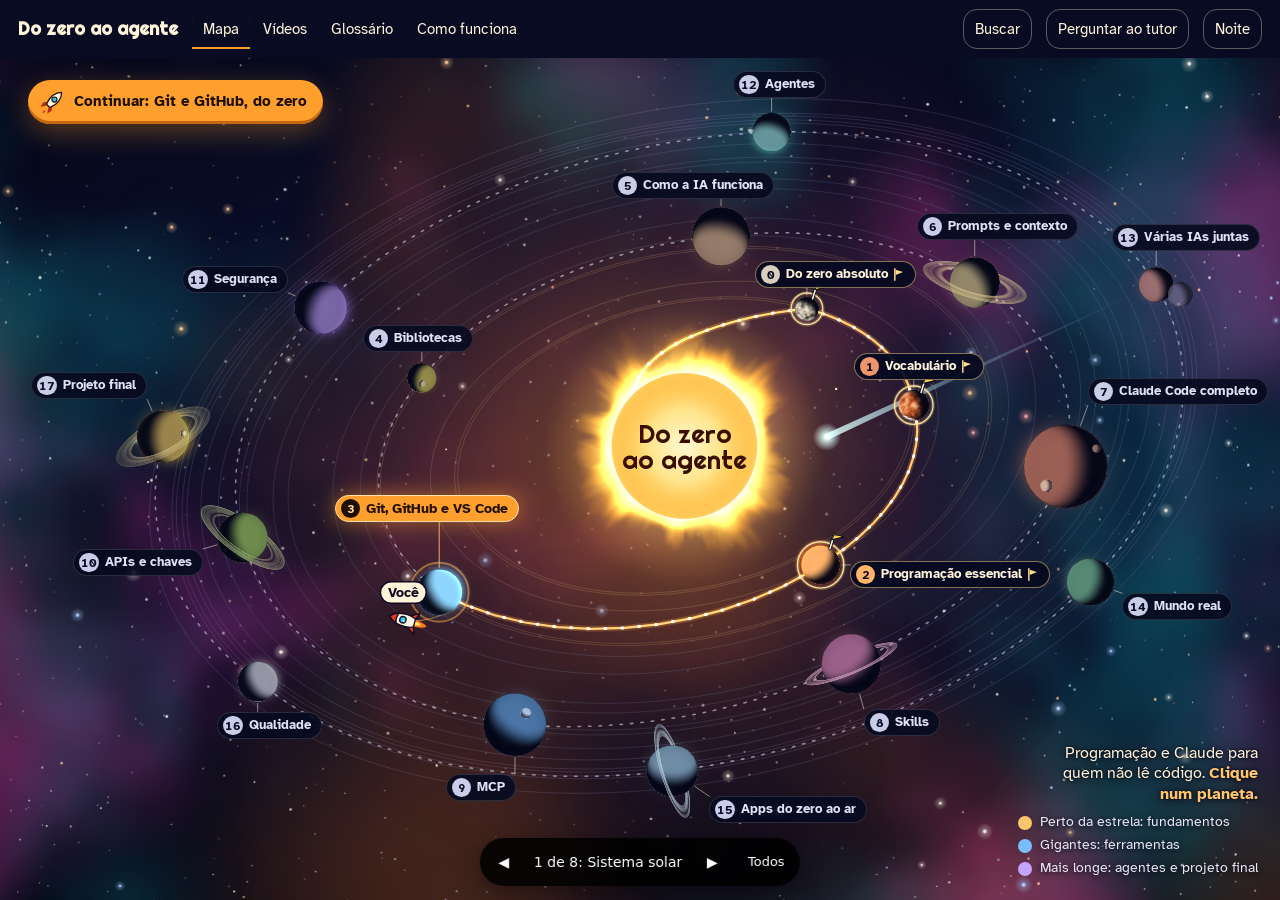
==== commit 52412511: "Versão final da aparência do sistema solar Co-Authored-By: Claude Opus 5.5 <noreply@anthropic.com>" ====
--- a/temas/1-sistema-solar.html
+++ b/temas/1-sistema-solar.html
@@ -436,12 +436,12 @@
   const [nx, ny] = pos(fi), [ax, ay] = pos(fi + .05);
   return { nx, ny, dir: Math.atan2(ay - ny, ax - nx), frente: Math.sin(fi) >= 0, fi, pos };
 }
-function pintaRastro(c, n, r, alfa) {
-  c.lineCap = 'round';
+function pintaRastro(c, n, r, alfa, z) {
+  c.lineCap = 'butt';
   for (let i = 0; i < 16; i++) {
     const a = n.fi - .1 - i * .11, b = a - .11, [x1, y1] = n.pos(a), [x2, y2] = n.pos(b);
     if (Math.sin(a) < 0 && Math.hypot(x1 - n.cx, y1 - n.cy) < r) continue;
-    c.strokeStyle = `rgba(255,190,110,${alfa * (1 - i / 16) * .85})`; c.lineWidth = Math.max(1, r * .05) * (1 - i / 22);
+    c.strokeStyle = `rgba(255,190,110,${alfa * (1 - i / 16) * .85})`; c.lineWidth = Math.max(1 / z, Math.min(r * .05, 3.4 / z)) * (1 - i / 22);
     c.beginPath(); c.moveTo(x1, y1); c.lineTo(x2, y2); c.stroke();
   }
 }
@@ -467,7 +467,7 @@
   if (p.luas) for (const l of p.luas) pintaLua(c, p, l, x, y, r, ang, t, false);
   if (p.par) pintaLua(c, p, p.par, x, y, r, ang, t, false);
   c.globalAlpha = 1;
-  if (nave && !nave.frente) { pintaRastro(c, nave, r, 1); pintaNave(c, nave.nx, nave.ny, o.nave * .88, nave.dir, t); }
+  if (nave && !nave.frente) { pintaRastro(c, nave, r, 1, z); pintaNave(c, nave.nx, nave.ny, o.nave * .88, nave.dir, t); }
   superficie(c, p, x, y, r, ang, ap ? 1 - ap * .55 : 1);
   if (ap) { c.globalAlpha = ap * .4; c.fillStyle = '#060920'; c.beginPath(); c.arc(x, y, r + .4, 0, TAU); c.fill(); c.globalAlpha = 1 - ap * .34; }
   if (p.anel) metadeAnel(c, p, x, y, r, false);
@@ -476,8 +476,8 @@
   c.globalAlpha = 1;
   if (p.est === 'feito') { pintaAnelLuz(c, x, y, r + Math.max(4 / z, r * .2), z); pintaBandeira(c, x, y, r, t, z); }
   if (nave) {
-    if (nave.frente) { pintaRastro(c, nave, r, 1); pintaNave(c, nave.nx, nave.ny, o.nave, nave.dir, t); }
-    pintaEtiquetaVoce(c, nave, o.nave, o.vocePx, z);
+    if (nave.frente) { pintaRastro(c, nave, r, 1, z); pintaNave(c, nave.nx, nave.ny, o.nave, nave.dir, t); }
+    if (z < 1.5 || nave.frente) pintaEtiquetaVoce(c, nave, o.nave, o.vocePx, z);
   }
 }
 /* Céu em camadas, cometas e a estrela */
@@ -886,12 +886,6 @@
   medir();
   CORPOS.forEach(b => pedirTextura(b, 256));
   if (!calmo) setTimeout(() => { esfera(Dhi, 1024); }, 2300);
-  window.__solar = {
-    avancar: s => { tempo += s; sujo = true; },
-    rotulos: () => rot.map(e => ({ n: e.p.n, x: e.x, y: e.y, w: e.w, h: e.h })),
-    planetas: () => PLANETAS.map(p => ({ n: p.n, x: p.sx, y: p.sy, r: p.sr, fora: p.fora })),
-    estrela: () => ({ x: cx, y: cy, r: Restrela }), geo: () => ({ A, B, S })
-  };
   return {
     medir, quadro, voar: iniciarVoo, fontes: medirRotulos,
     noite: on => { alvoBrilho = on ? .72 : 1; sujo = true; },
